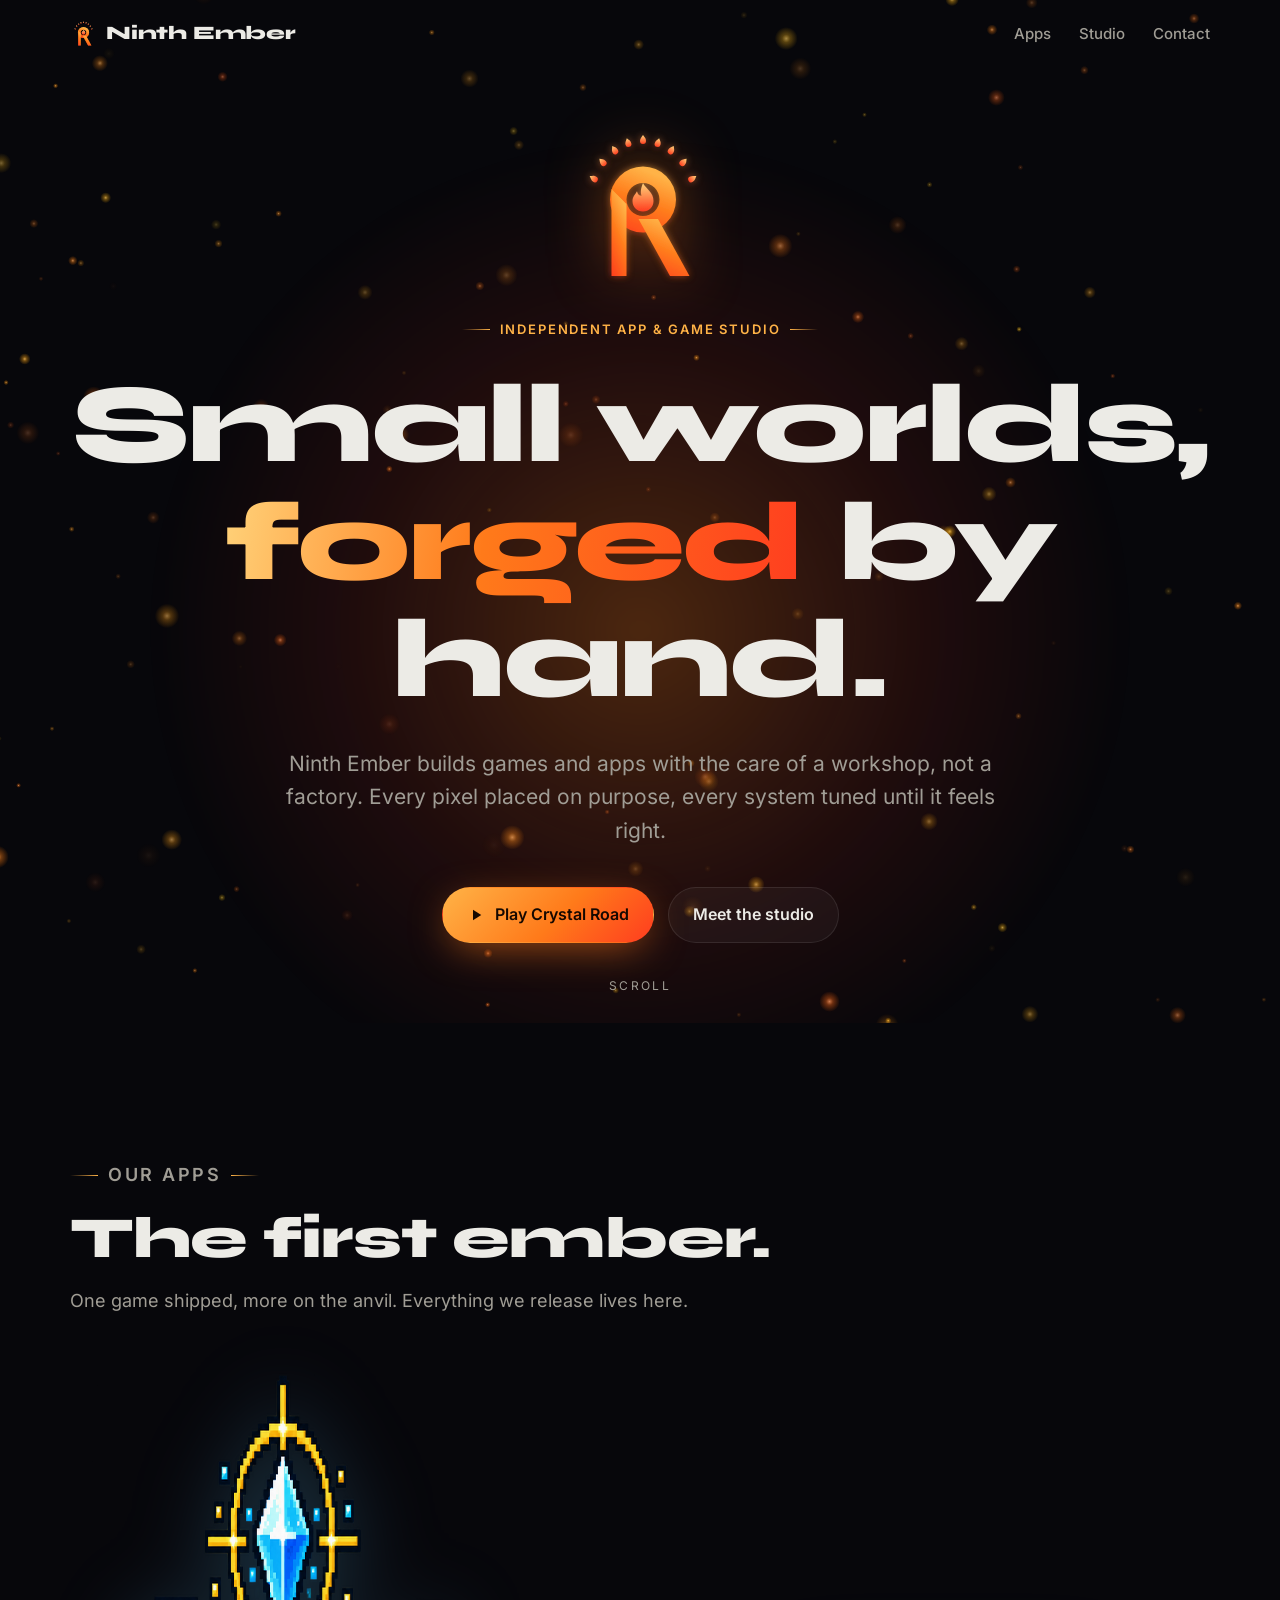
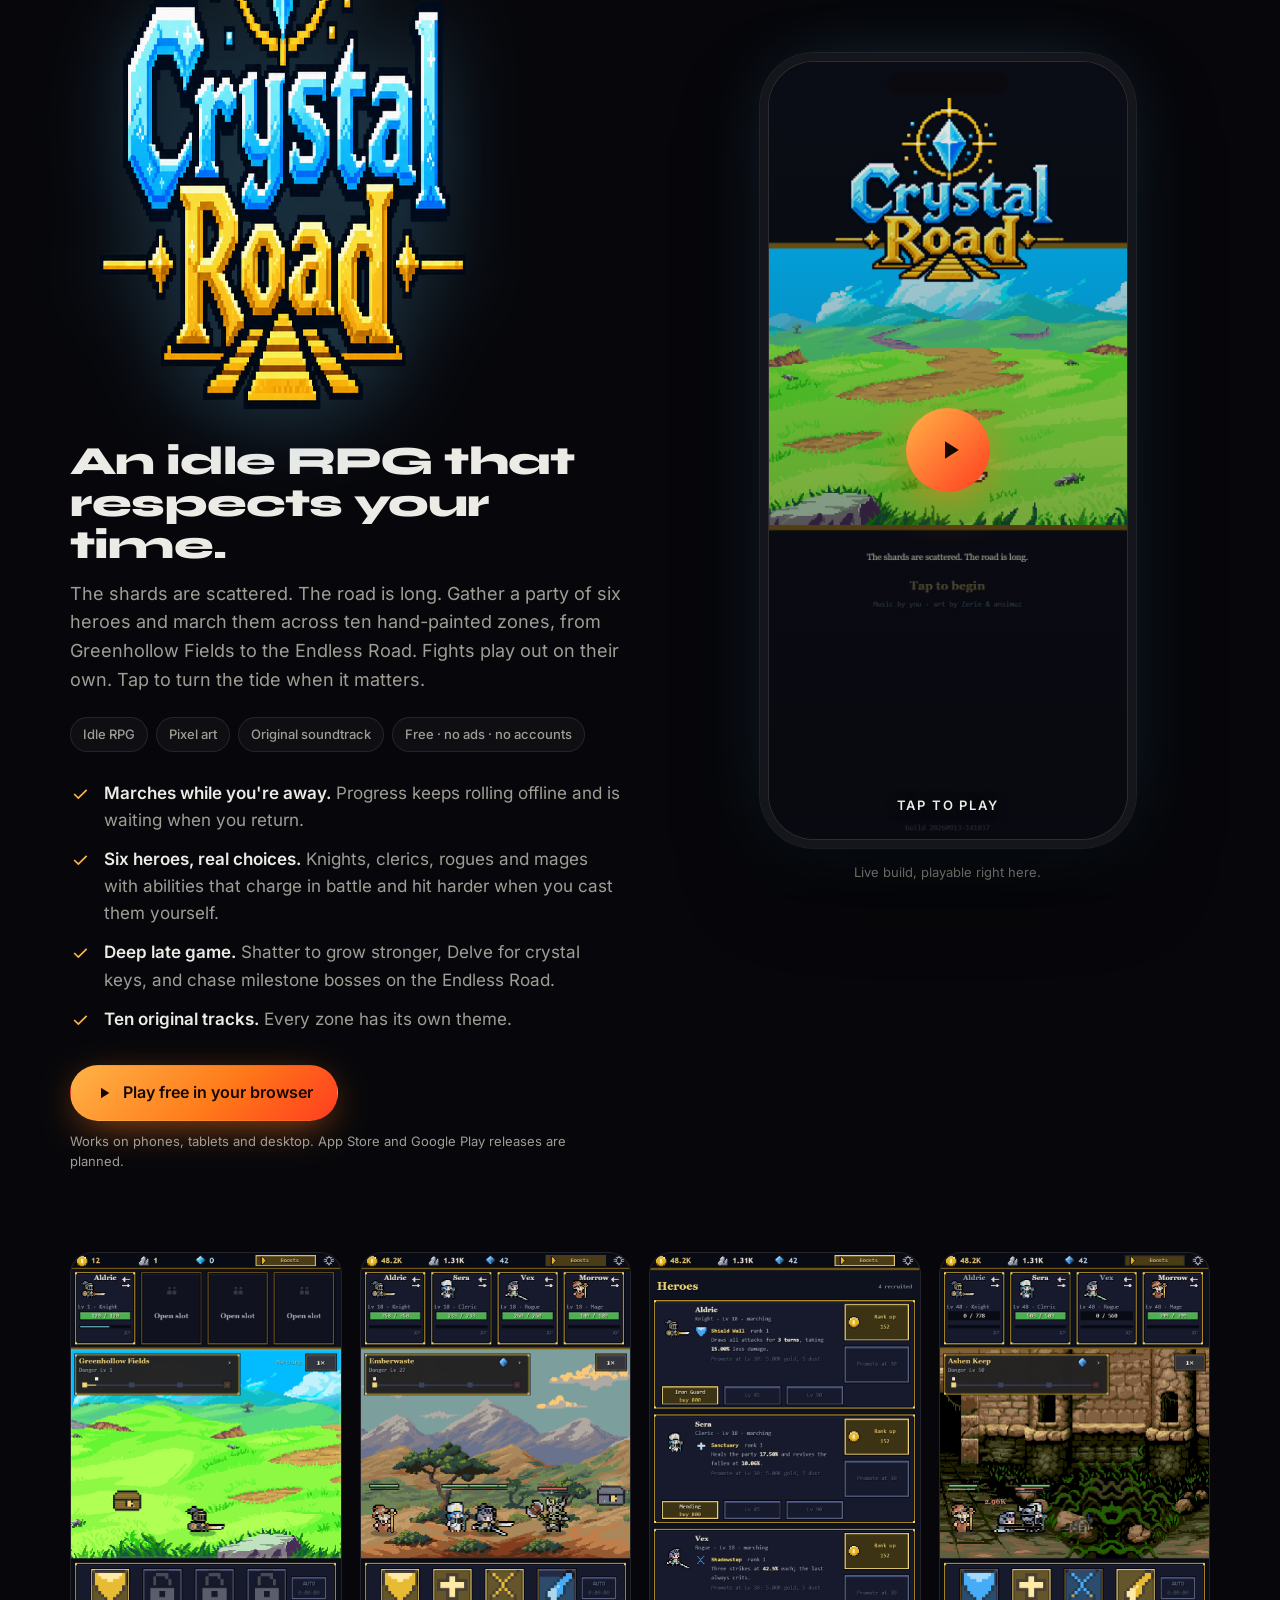
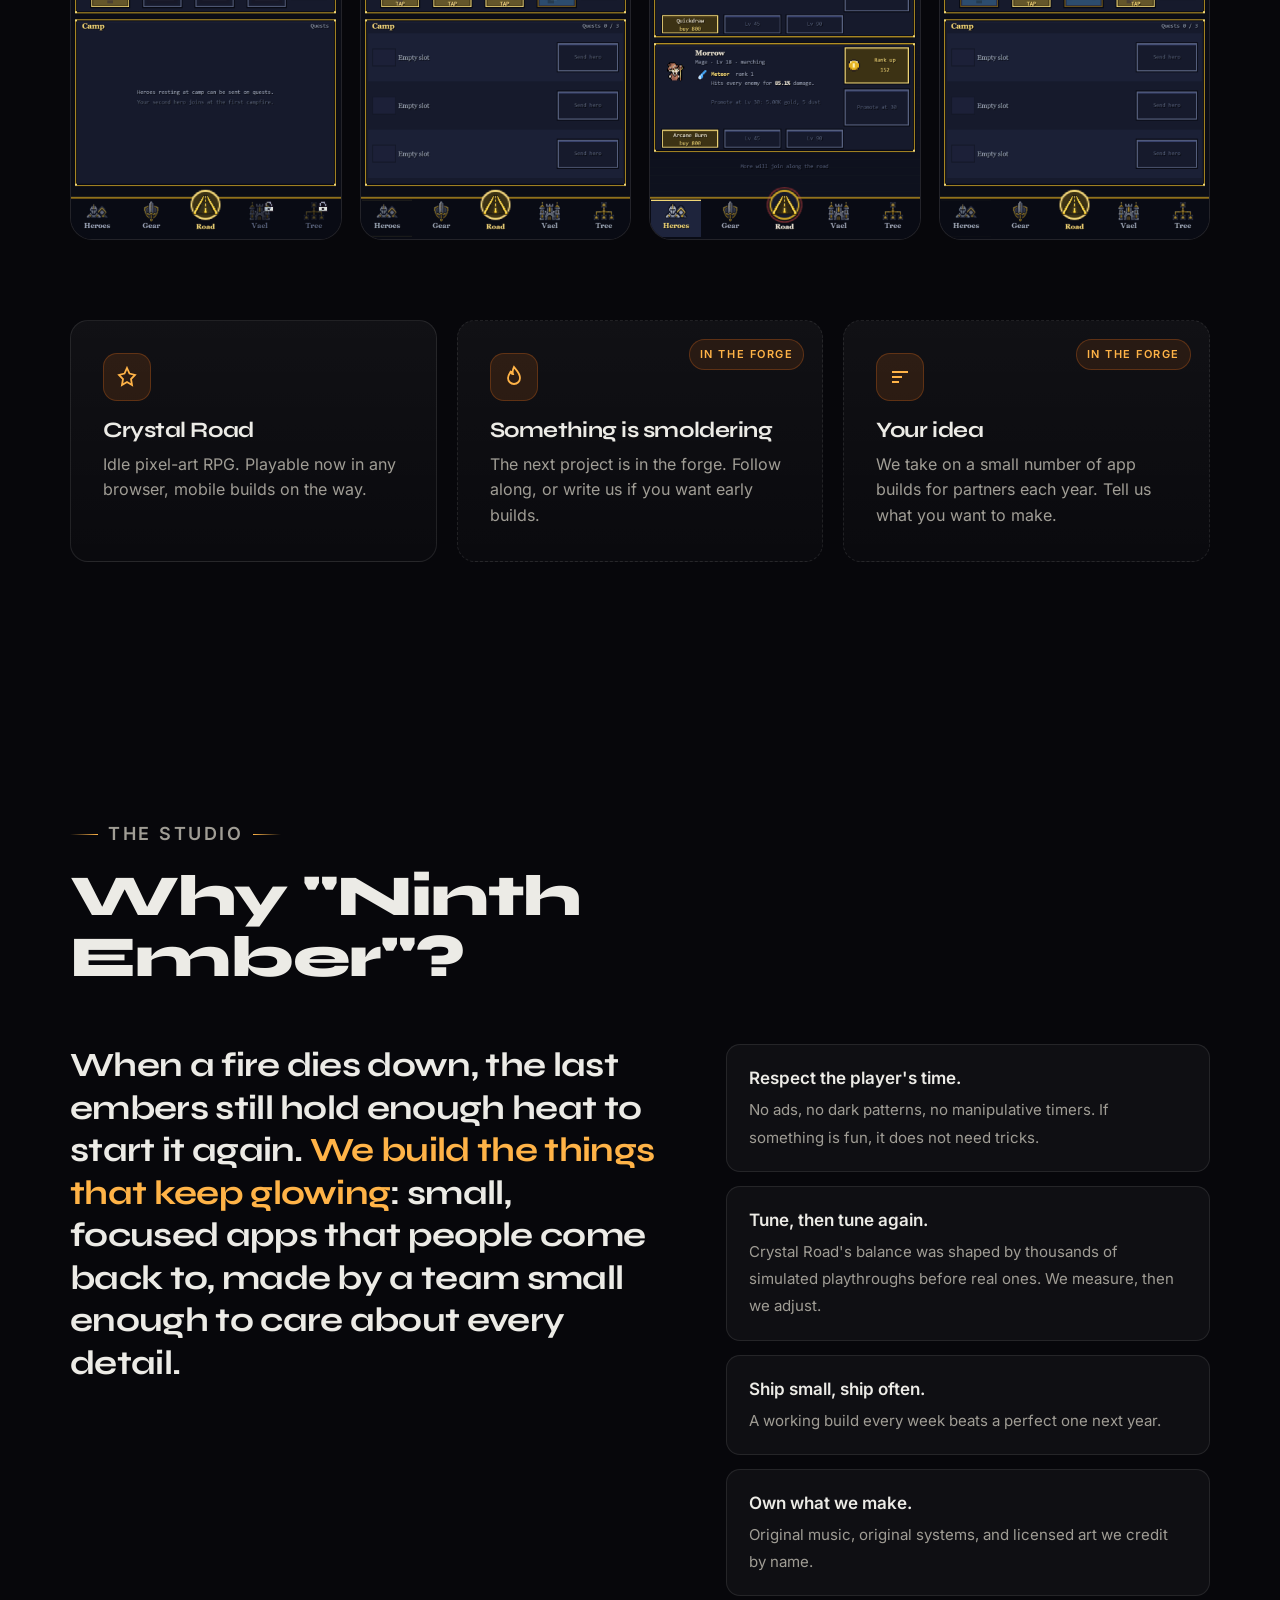
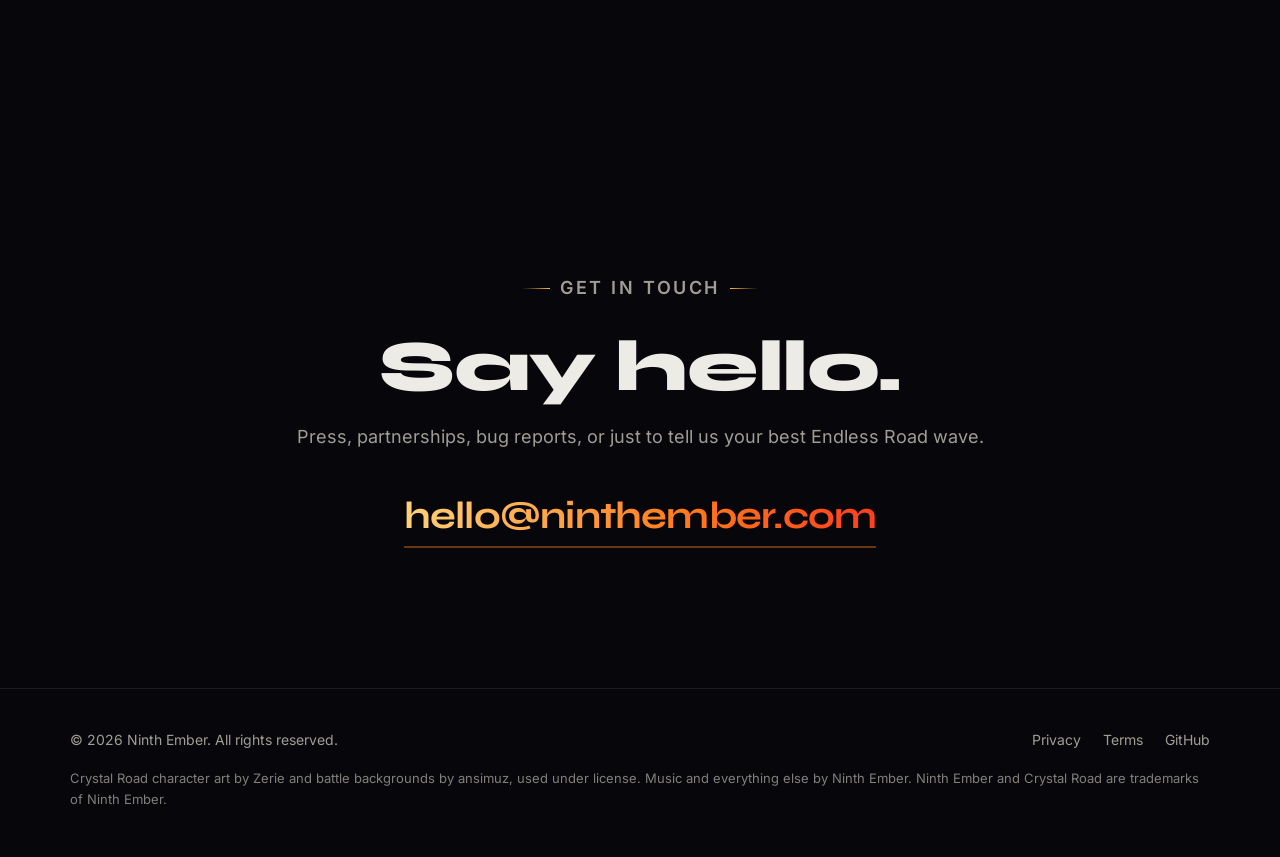
==== index.html @ 431ee7f0 "Ninth Ember studio site: home, Crystal Road showcase, privacy and terms Co-Authored-By: Claude Fable" ====
<!DOCTYPE html>
<html lang="en">
<head>
<meta charset="utf-8">
<meta name="viewport" content="width=device-width, initial-scale=1">
<title>Ninth Ember · Independent app and game studio</title>
<meta name="description" content="Ninth Ember is an independent studio building handcrafted games and apps. Home of Crystal Road, the idle pixel-art RPG you can play right in your browser.">
<link rel="canonical" href="https://ninthember.com/">
<link rel="icon" href="assets/favicon.svg" type="image/svg+xml">
<link rel="apple-touch-icon" href="assets/img/crystal-road-icon.png">
<meta name="theme-color" content="#07070b">
<meta property="og:type" content="website">
<meta property="og:site_name" content="Ninth Ember">
<meta property="og:title" content="Ninth Ember · Independent app and game studio">
<meta property="og:description" content="Handcrafted games and apps. Home of Crystal Road, the idle pixel-art RPG you can play in your browser.">
<meta property="og:url" content="https://ninthember.com/">
<meta property="og:image" content="https://ninthember.com/assets/img/og.png">
<meta property="og:image:width" content="1200">
<meta property="og:image:height" content="630">
<meta name="twitter:card" content="summary_large_image">
<link rel="preload" href="assets/fonts/syne-var.woff2" as="font" type="font/woff2" crossorigin>
<link rel="preload" href="assets/fonts/inter-var.woff2" as="font" type="font/woff2" crossorigin>
<link rel="stylesheet" href="assets/style.css">
<script type="application/ld+json">
{
  "@context": "https://schema.org",
  "@graph": [
    {"@type": "Organization", "name": "Ninth Ember", "url": "https://ninthember.com/", "logo": "https://ninthember.com/assets/img/crystal-road-icon.png", "email": "hello@ninthember.com"},
    {"@type": "VideoGame", "name": "Crystal Road", "url": "https://ninthember.com/#crystal-road", "author": {"@type": "Organization", "name": "Ninth Ember"}, "genre": ["Idle", "RPG"], "gamePlatform": ["Web browser"], "applicationCategory": "Game", "operatingSystem": "Any", "offers": {"@type": "Offer", "price": "0", "priceCurrency": "USD"}, "image": "https://ninthember.com/assets/img/crystal-road-key-art.jpg"}
  ]
}
</script>
</head>
<body>
<a class="skip" href="#main">Skip to content</a>

<header class="nav">
  <div class="wrap">
    <a class="brand" href="#top" aria-label="Ninth Ember, home">
      <img src="assets/img/ninth-ember-mark.svg" alt="" width="26" height="28"> Ninth Ember
    </a>
    <nav aria-label="Primary">
      <ul class="nav-links">
        <li><a href="#apps">Apps</a></li>
        <li><a href="#about">Studio</a></li>
        <li><a href="#contact">Contact</a></li>
      </ul>
    </nav>
  </div>
</header>

<main id="main">
  <section class="hero" id="top">
    <canvas id="embers" aria-hidden="true"></canvas>
    <div class="hero-glow" aria-hidden="true"></div>
    <div class="wrap">
      <img class="hero-mark" src="assets/img/ninth-ember-mark.svg" alt="" width="150" height="165">
      <p class="eyebrow">Independent app &amp; game studio</p>
      <h1>Small worlds, <span class="fire">forged</span> by hand.</h1>
      <p class="lede">Ninth Ember builds games and apps with the care of a workshop, not a factory. Every pixel placed on purpose, every system tuned until it feels right.</p>
      <div class="cta-row">
        <a class="btn btn-primary" href="#crystal-road">
          <svg viewBox="0 0 24 24" fill="currentColor" aria-hidden="true"><path d="M8 5v14l11-7z"/></svg>
          Play Crystal Road
        </a>
        <a class="btn btn-ghost" href="#about">Meet the studio</a>
      </div>
    </div>
    <div class="scroll-cue" aria-hidden="true">Scroll</div>
  </section>

  <section class="section" id="apps">
    <div class="wrap">
      <div class="section-head reveal">
        <p class="eyebrow">Our apps</p>
        <h2>The first ember.</h2>
        <p>One game shipped, more on the anvil. Everything we release lives here.</p>
      </div>

      <article class="showcase" id="crystal-road">
        <div class="reveal">
          <img class="game-logo" src="assets/img/crystal-road-logo.png" alt="Crystal Road" width="900" height="650">
          <h3>An idle RPG that respects your time.</h3>
          <p class="pitch">The shards are scattered. The road is long. Gather a party of six heroes and march them across ten hand-painted zones, from Greenhollow Fields to the Endless Road. Fights play out on their own. Tap to turn the tide when it matters.</p>
          <div class="tags">
            <span class="tag">Idle RPG</span>
            <span class="tag">Pixel art</span>
            <span class="tag">Original soundtrack</span>
            <span class="tag">Free · no ads · no accounts</span>
          </div>
          <ul class="feature-list">
            <li><svg viewBox="0 0 24 24" fill="none" stroke="currentColor" stroke-width="2" aria-hidden="true"><path d="M5 12l5 5L20 7"/></svg><span><b>Marches while you're away.</b> Progress keeps rolling offline and is waiting when you return.</span></li>
            <li><svg viewBox="0 0 24 24" fill="none" stroke="currentColor" stroke-width="2" aria-hidden="true"><path d="M5 12l5 5L20 7"/></svg><span><b>Six heroes, real choices.</b> Knights, clerics, rogues and mages with abilities that charge in battle and hit harder when you cast them yourself.</span></li>
            <li><svg viewBox="0 0 24 24" fill="none" stroke="currentColor" stroke-width="2" aria-hidden="true"><path d="M5 12l5 5L20 7"/></svg><span><b>Deep late game.</b> Shatter to grow stronger, Delve for crystal keys, and chase milestone bosses on the Endless Road.</span></li>
            <li><svg viewBox="0 0 24 24" fill="none" stroke="currentColor" stroke-width="2" aria-hidden="true"><path d="M5 12l5 5L20 7"/></svg><span><b>Ten original tracks.</b> Every zone has its own theme.</span></li>
          </ul>
          <div class="store-row">
            <a class="btn btn-primary" href="https://zacharyyaldo.github.io/crystal-road/" target="_blank" rel="noopener">
              <svg viewBox="0 0 24 24" fill="currentColor" aria-hidden="true"><path d="M8 5v14l11-7z"/></svg>
              Play free in your browser
            </a>
          </div>
          <p class="store-note">Works on phones, tablets and desktop. App Store and Google Play releases are planned.</p>
        </div>

        <div class="phone-wrap reveal">
          <div>
            <div class="phone" data-src="https://zacharyyaldo.github.io/crystal-road/">
              <div class="notch" aria-hidden="true"></div>
              <img class="screen" src="assets/img/shot-title.png" alt="Crystal Road title screen" width="780" height="1688">
              <button class="play-overlay" type="button" aria-label="Play Crystal Road here">
                <span class="play-ring" aria-hidden="true"><svg viewBox="0 0 24 24" fill="#160800"><path d="M8 5v14l11-7z"/></svg></span>
                <span class="label">Tap to play</span>
              </button>
            </div>
            <p class="phone-caption">Live build, playable right here.</p>
          </div>
        </div>
      </article>

      <div class="shots reveal" aria-label="Crystal Road screenshots">
        <figure><img src="assets/img/shot-1.png" alt="Early fight in Greenhollow Fields" loading="lazy" width="780" height="1688"></figure>
        <figure><img src="assets/img/shot-2.png" alt="A full party fighting in Emberwaste" loading="lazy" width="780" height="1688"></figure>
        <figure><img src="assets/img/shot-3.png" alt="The Heroes screen" loading="lazy" width="780" height="1688"></figure>
        <figure><img src="assets/img/shot-4.png" alt="The party at Ashen Keep" loading="lazy" width="780" height="1688"></figure>
      </div>

      <div class="grid-3 reveal" style="margin-top:80px">
        <div class="card">
          <div class="icon"><svg viewBox="0 0 24 24" fill="none" stroke="currentColor" stroke-width="1.8" aria-hidden="true"><path d="M12 3l2.5 5.5L20 10l-4 4 1 6-5-3-5 3 1-6-4-4 5.5-1.5z"/></svg></div>
          <h3>Crystal Road</h3>
          <p>Idle pixel-art RPG. Playable now in any browser, mobile builds on the way.</p>
        </div>
        <div class="card soon">
          <div class="icon"><svg viewBox="0 0 24 24" fill="none" stroke="currentColor" stroke-width="1.8" aria-hidden="true"><path d="M12 2c3 4 6 6 6 11a6 6 0 0 1-12 0c0-3 2-5 3-7 0 2 1 3 2 3-1-3 0-5 1-7z"/></svg></div>
          <h3>Something is smoldering</h3>
          <p>The next project is in the forge. Follow along, or write us if you want early builds.</p>
        </div>
        <div class="card soon">
          <div class="icon"><svg viewBox="0 0 24 24" fill="none" stroke="currentColor" stroke-width="1.8" aria-hidden="true"><path d="M4 7h16M4 12h10M4 17h7"/></svg></div>
          <h3>Your idea</h3>
          <p>We take on a small number of app builds for partners each year. Tell us what you want to make.</p>
        </div>
      </div>
    </div>
  </section>

  <section class="section" id="about">
    <div class="wrap">
      <div class="section-head reveal">
        <p class="eyebrow">The studio</p>
        <h2>Why "Ninth Ember"?</h2>
      </div>
      <div class="about">
        <div class="reveal">
          <p class="big">When a fire dies down, the last embers still hold enough heat to start it again. <em>We build the things that keep glowing</em>: small, focused apps that people come back to, made by a team small enough to care about every detail.</p>
        </div>
        <ul class="principles reveal">
          <li><b>Respect the player's time.</b><span>No ads, no dark patterns, no manipulative timers. If something is fun, it does not need tricks.</span></li>
          <li><b>Tune, then tune again.</b><span>Crystal Road's balance was shaped by thousands of simulated playthroughs before real ones. We measure, then we adjust.</span></li>
          <li><b>Ship small, ship often.</b><span>A working build every week beats a perfect one next year.</span></li>
          <li><b>Own what we make.</b><span>Original music, original systems, and licensed art we credit by name.</span></li>
        </ul>
      </div>
    </div>
  </section>

  <section class="contact" id="contact">
    <div class="wrap reveal">
      <p class="eyebrow">Get in touch</p>
      <h2>Say hello.</h2>
      <p>Press, partnerships, bug reports, or just to tell us your best Endless Road wave.</p>
      <a class="mail" href="mailto:hello@ninthember.com">hello@ninthember.com</a>
    </div>
  </section>
</main>

<footer>
  <div class="wrap">
    <span>© 2026 Ninth Ember. All rights reserved.</span>
    <ul>
      <li><a href="privacy.html">Privacy</a></li>
      <li><a href="terms.html">Terms</a></li>
      <li><a href="https://github.com/ZacharyYaldo" rel="noopener">GitHub</a></li>
    </ul>
    <p class="credits">Crystal Road character art by Zerie and battle backgrounds by ansimuz, used under license. Music and everything else by Ninth Ember. Ninth Ember and Crystal Road are trademarks of Ninth Ember.</p>
  </div>
</footer>

<script src="assets/main.js" defer></script>
</body>
</html>
---- assets/style.css ----
@font-face{font-family:"Syne";font-style:normal;font-weight:400 800;font-display:swap;src:url(fonts/syne-var.woff2) format("woff2")}
@font-face{font-family:"Inter";font-style:normal;font-weight:100 900;font-display:swap;src:url(fonts/inter-var.woff2) format("woff2")}

:root{
  --bg:#07070b;
  --bg-2:#0d0d14;
  --panel:rgba(255,255,255,.035);
  --line:rgba(255,255,255,.09);
  --text:#ecebe6;
  --muted:#a09d95;
  --ember:#ff7a1a;
  --ember-2:#ffb347;
  --ember-3:#ff3d1f;
  --crystal:#5fc6ff;
  --radius:18px;
  --display:"Syne","Avenir Next","Segoe UI",system-ui,sans-serif;
  --body:"Inter","Segoe UI",system-ui,-apple-system,sans-serif;
  color-scheme:dark;
}
*{box-sizing:border-box}
html{scroll-behavior:smooth}
@media (prefers-reduced-motion:reduce){html{scroll-behavior:auto}}
body{margin:0;background:var(--bg);color:var(--text);font-family:var(--body);font-size:17px;line-height:1.6;-webkit-font-smoothing:antialiased;overflow-x:hidden}
img{max-width:100%;display:block}
a{color:inherit}
h1,h2,h3{font-family:var(--display);letter-spacing:-.02em;line-height:1.05;margin:0}
p{margin:0}
.wrap{width:min(1140px,calc(100% - 48px));margin-inline:auto}
.skip{position:absolute;left:-999px;top:8px;background:var(--ember);color:#000;padding:10px 16px;border-radius:10px;z-index:100;font-weight:600}
.skip:focus{left:16px}
:focus-visible{outline:2px solid var(--ember-2);outline-offset:3px}

/* nav */
.nav{position:fixed;inset:0 0 auto 0;z-index:50;display:flex;align-items:center;justify-content:space-between;padding:18px 0;transition:background .3s,backdrop-filter .3s}
.nav.scrolled{background:rgba(7,7,11,.72);backdrop-filter:blur(14px);-webkit-backdrop-filter:blur(14px);border-bottom:1px solid var(--line)}
.nav .wrap{display:flex;align-items:center;justify-content:space-between}
.brand{display:flex;align-items:center;gap:10px;text-decoration:none;font-family:var(--display);font-weight:800;font-size:19px;letter-spacing:-.01em}
.brand svg{width:26px;height:26px}
.nav-links{display:flex;gap:28px;list-style:none;margin:0;padding:0}
.nav-links a{text-decoration:none;color:var(--muted);font-size:15px;font-weight:500;transition:color .2s}
.nav-links a:hover{color:var(--text)}
@media (max-width:640px){.nav-links{gap:18px}.nav-links a{font-size:14px}}

/* hero */
.hero{position:relative;min-height:100svh;display:grid;place-items:center;text-align:center;overflow:hidden;padding:120px 0 80px}
#embers{position:absolute;inset:0;width:100%;height:100%;pointer-events:none}
.hero-glow{position:absolute;left:50%;bottom:-30%;width:120vw;max-width:1400px;aspect-ratio:1;transform:translateX(-50%);background:radial-gradient(closest-side,rgba(255,122,26,.28),rgba(255,61,31,.10) 40%,transparent 70%);filter:blur(10px);pointer-events:none}
.hero .wrap{position:relative;z-index:2}
.eyebrow{display:inline-flex;align-items:center;gap:10px;font-size:13px;font-weight:600;letter-spacing:.14em;text-transform:uppercase;color:var(--ember-2);margin-bottom:26px}
.eyebrow::before,.eyebrow::after{content:"";width:28px;height:1px;background:linear-gradient(90deg,transparent,var(--ember-2))}
.eyebrow::after{background:linear-gradient(90deg,var(--ember-2),transparent)}
.hero h1{font-size:clamp(48px,9vw,112px);font-weight:800;max-width:14ch;margin-inline:auto}
.hero h1 .fire{background:linear-gradient(100deg,#ffd37a 0%,var(--ember) 45%,var(--ember-3) 100%);-webkit-background-clip:text;background-clip:text;color:transparent}
.hero .lede{max-width:56ch;margin:28px auto 0;font-size:clamp(17px,2vw,21px);color:var(--muted)}
.cta-row{display:flex;gap:14px;justify-content:center;flex-wrap:wrap;margin-top:40px}
.btn{display:inline-flex;align-items:center;gap:10px;padding:14px 24px;border-radius:999px;font-weight:600;font-size:16px;text-decoration:none;border:1px solid var(--line);transition:transform .2s,box-shadow .2s,background .2s,border-color .2s}
.btn:hover{transform:translateY(-2px)}
.btn-primary{background:linear-gradient(135deg,var(--ember-2),var(--ember) 55%,var(--ember-3));color:#160800;border-color:transparent;box-shadow:0 10px 40px -10px rgba(255,122,26,.7)}
.btn-primary:hover{box-shadow:0 16px 50px -10px rgba(255,122,26,.9)}
.btn-ghost{background:rgba(255,255,255,.04)}
.btn-ghost:hover{background:rgba(255,255,255,.08);border-color:rgba(255,255,255,.2)}
.btn svg{width:18px;height:18px}
.scroll-cue{position:absolute;bottom:28px;left:50%;transform:translateX(-50%);color:var(--muted);font-size:12px;letter-spacing:.2em;text-transform:uppercase;z-index:2;animation:cue 2.4s ease-in-out infinite}
@keyframes cue{0%,100%{opacity:.35;transform:translate(-50%,0)}50%{opacity:.9;transform:translate(-50%,6px)}}
@media (prefers-reduced-motion:reduce){.scroll-cue{animation:none}}

/* sections */
.section{padding:120px 0;position:relative}
.section-head{max-width:720px;margin-bottom:56px}
.section-head .eyebrow{margin-bottom:18px}
.section-head h2{font-size:clamp(34px,5vw,58px);font-weight:800}
.section-head p{margin-top:18px;color:var(--muted);font-size:18px}

/* showcase */
.showcase{display:grid;grid-template-columns:minmax(0,1.05fr) minmax(0,1fr);gap:64px;align-items:center}
@media (max-width:900px){.showcase{grid-template-columns:1fr;gap:48px}}
.game-logo{width:min(420px,80%);margin-bottom:18px;filter:drop-shadow(0 12px 40px rgba(95,198,255,.25))}
.showcase h3{font-size:clamp(28px,3.4vw,40px);font-weight:800;margin-bottom:14px}
.showcase .pitch{color:var(--muted);font-size:18px;max-width:52ch}
.tags{display:flex;flex-wrap:wrap;gap:8px;margin:22px 0 28px}
.tag{font-size:13px;font-weight:500;padding:6px 12px;border-radius:999px;border:1px solid var(--line);background:var(--panel);color:var(--muted)}
.feature-list{list-style:none;padding:0;margin:0 0 32px;display:grid;gap:12px}
.feature-list li{display:flex;gap:14px;align-items:flex-start;color:var(--text)}
.feature-list li svg{flex:none;width:20px;height:20px;margin-top:4px;color:var(--ember-2)}
.feature-list li span b{font-weight:600}
.feature-list li span{color:var(--muted)}
.feature-list li span b{color:var(--text)}
.store-row{display:flex;gap:12px;flex-wrap:wrap;align-items:center}
.store-note{font-size:13px;color:var(--muted);margin-top:10px}

/* phone */
.phone-wrap{display:grid;place-items:center;position:relative}
.phone-wrap::before{content:"";position:absolute;width:80%;aspect-ratio:1;border-radius:50%;background:radial-gradient(closest-side,rgba(95,198,255,.22),rgba(255,122,26,.12) 55%,transparent 75%);filter:blur(30px);pointer-events:none}
.phone{position:relative;width:min(360px,88vw);aspect-ratio:390/844;border-radius:46px;background:#0a0a0f;border:1px solid rgba(255,255,255,.14);box-shadow:0 0 0 8px #15151c,0 0 0 9px rgba(255,255,255,.08),0 40px 100px -20px rgba(0,0,0,.9),0 0 80px -20px rgba(95,198,255,.35);overflow:hidden}
.phone .notch{position:absolute;top:10px;left:50%;transform:translateX(-50%);width:34%;height:22px;background:#0a0a0f;border-radius:999px;z-index:3}
.phone .screen{position:absolute;inset:0;width:100%;height:100%;border:0;background:#0b0d16}
.phone img.screen{object-fit:cover}
.phone .play-overlay{position:absolute;inset:0;z-index:2;display:grid;place-items:center;background:linear-gradient(180deg,rgba(7,7,11,.05),rgba(7,7,11,.55));border:0;cursor:pointer;color:var(--text);font-family:var(--body);padding:0;transition:opacity .3s}
.phone .play-overlay:hover .play-ring{transform:scale(1.06)}
.play-ring{display:grid;place-items:center;width:84px;height:84px;border-radius:50%;background:linear-gradient(135deg,var(--ember-2),var(--ember-3));box-shadow:0 10px 50px -8px rgba(255,122,26,.9);transition:transform .2s}
.play-ring svg{width:30px;height:30px;margin-left:4px}
.play-overlay .label{position:absolute;bottom:26px;font-size:13px;letter-spacing:.14em;text-transform:uppercase;font-weight:600;text-shadow:0 2px 12px rgba(0,0,0,.8)}
.phone.playing .play-overlay{opacity:0;pointer-events:none}
.phone-caption{margin-top:22px;font-size:13px;color:var(--muted);text-align:center}

/* screenshots strip */
.shots{display:grid;grid-template-columns:repeat(4,1fr);gap:18px;margin-top:80px}
@media (max-width:900px){.shots{grid-template-columns:repeat(2,1fr)}}
.shots figure{margin:0;border-radius:22px;overflow:hidden;border:1px solid var(--line);background:var(--bg-2);aspect-ratio:390/844;transition:transform .3s,box-shadow .3s}
.shots figure:hover{transform:translateY(-6px);box-shadow:0 30px 60px -20px rgba(0,0,0,.8)}
.shots img{width:100%;height:100%;object-fit:cover}

/* next apps */
.grid-3{display:grid;grid-template-columns:repeat(3,1fr);gap:20px}
@media (max-width:900px){.grid-3{grid-template-columns:1fr}}
.card{position:relative;padding:32px;border-radius:var(--radius);border:1px solid var(--line);background:linear-gradient(180deg,rgba(255,255,255,.045),rgba(255,255,255,.015));overflow:hidden}
.card h3{font-size:22px;font-weight:700;margin:18px 0 10px}
.card p{color:var(--muted);font-size:16px}
.card .icon{width:48px;height:48px;border-radius:14px;display:grid;place-items:center;background:rgba(255,122,26,.12);border:1px solid rgba(255,122,26,.25);color:var(--ember-2)}
.card .icon svg{width:24px;height:24px}
.card.soon{border-style:dashed}
.card.soon::after{content:"In the forge";position:absolute;top:18px;right:18px;font-size:11px;letter-spacing:.14em;text-transform:uppercase;font-weight:600;color:var(--ember-2);padding:6px 10px;border-radius:999px;background:rgba(255,122,26,.1);border:1px solid rgba(255,122,26,.25)}

/* about */
.about{display:grid;grid-template-columns:1.1fr .9fr;gap:64px;align-items:start}
@media (max-width:900px){.about{grid-template-columns:1fr;gap:40px}}
.about .big{font-family:var(--display);font-weight:700;font-size:clamp(24px,3vw,34px);line-height:1.25;letter-spacing:-.02em}
.about .big em{font-style:normal;color:var(--ember-2)}
.principles{display:grid;gap:14px;list-style:none;margin:0;padding:0}
.principles li{padding:20px 22px;border-radius:14px;border:1px solid var(--line);background:var(--panel)}
.principles b{display:block;font-weight:600;margin-bottom:4px}
.principles span{color:var(--muted);font-size:15px}

/* contact */
.contact{text-align:center;padding:140px 0}
.contact h2{font-size:clamp(34px,6vw,72px);font-weight:800}
.contact p{margin-top:18px;color:var(--muted);font-size:18px}
.contact .mail{display:inline-block;margin-top:34px;font-family:var(--display);font-weight:700;font-size:clamp(20px,3.6vw,38px);text-decoration:none;letter-spacing:-.02em;background:linear-gradient(100deg,#ffd37a,var(--ember) 60%,var(--ember-3));-webkit-background-clip:text;background-clip:text;color:transparent;border-bottom:2px solid rgba(255,122,26,.4);transition:border-color .2s}
.contact .mail:hover{border-color:var(--ember-2)}

/* footer */
footer{border-top:1px solid var(--line);padding:40px 0 48px;font-size:14px;color:var(--muted)}
footer .wrap{display:flex;flex-wrap:wrap;gap:16px 32px;justify-content:space-between;align-items:center}
footer ul{list-style:none;display:flex;gap:22px;margin:0;padding:0}
footer a{text-decoration:none;color:var(--muted)}
footer a:hover{color:var(--text)}
footer .credits{width:100%;font-size:13px;opacity:.8}

/* legal pages */
.legal{padding:150px 0 100px;max-width:760px}
.legal h1{font-size:clamp(34px,5vw,54px);font-weight:800;margin-bottom:10px}
.legal .updated{color:var(--muted);font-size:14px;margin-bottom:40px}
.legal h2{font-size:22px;font-weight:700;margin:40px 0 12px}
.legal p,.legal li{color:#cfcdc6}
.legal p{margin-bottom:14px}
.legal ul{padding-left:22px;margin:0 0 14px}
.legal li{margin-bottom:6px}
.legal a{color:var(--ember-2)}

/* reveal */
.reveal{opacity:0;transform:translateY(22px);transition:opacity .8s ease,transform .8s ease}
.reveal.in{opacity:1;transform:none}
@media (prefers-reduced-motion:reduce){.reveal{opacity:1;transform:none;transition:none}}

/* hero mark */
.hero-mark{width:clamp(96px,14vw,150px);height:auto;margin:0 auto 26px;filter:drop-shadow(0 0 30px rgba(255,122,26,.45))}
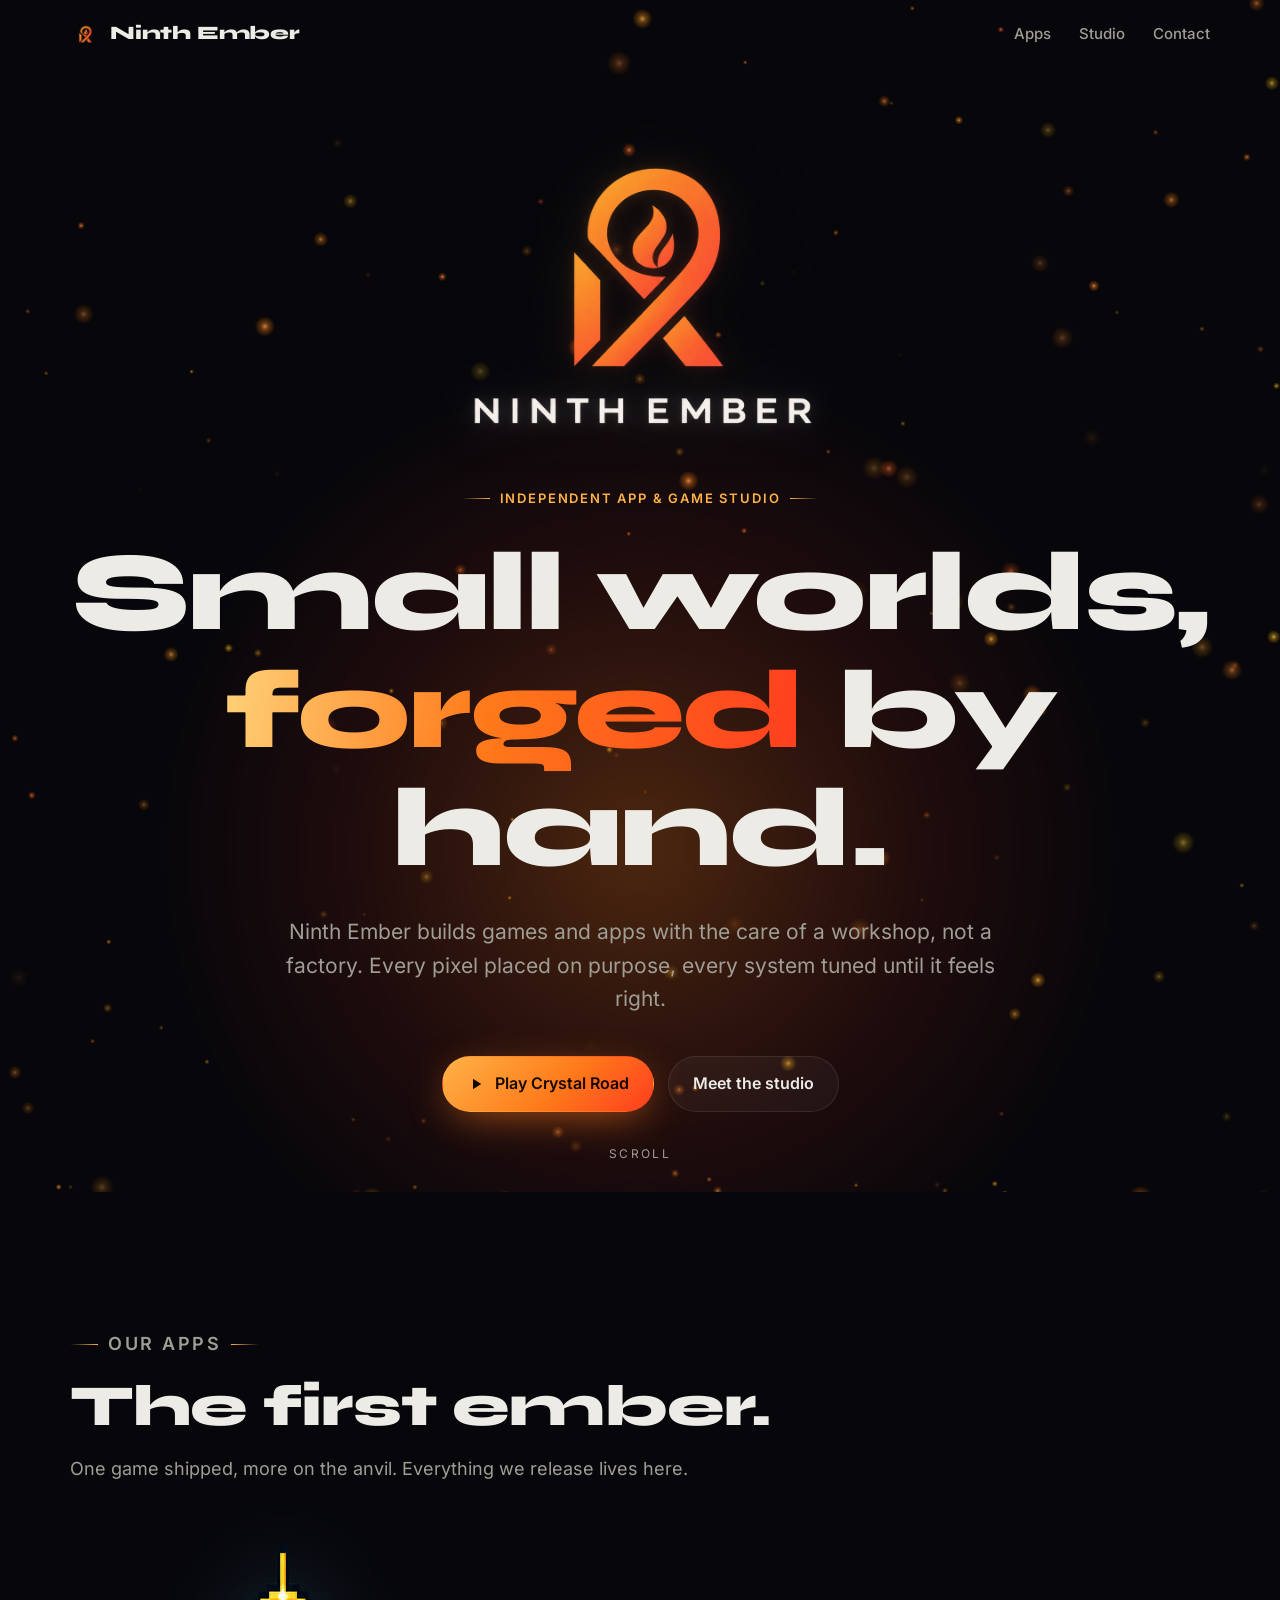
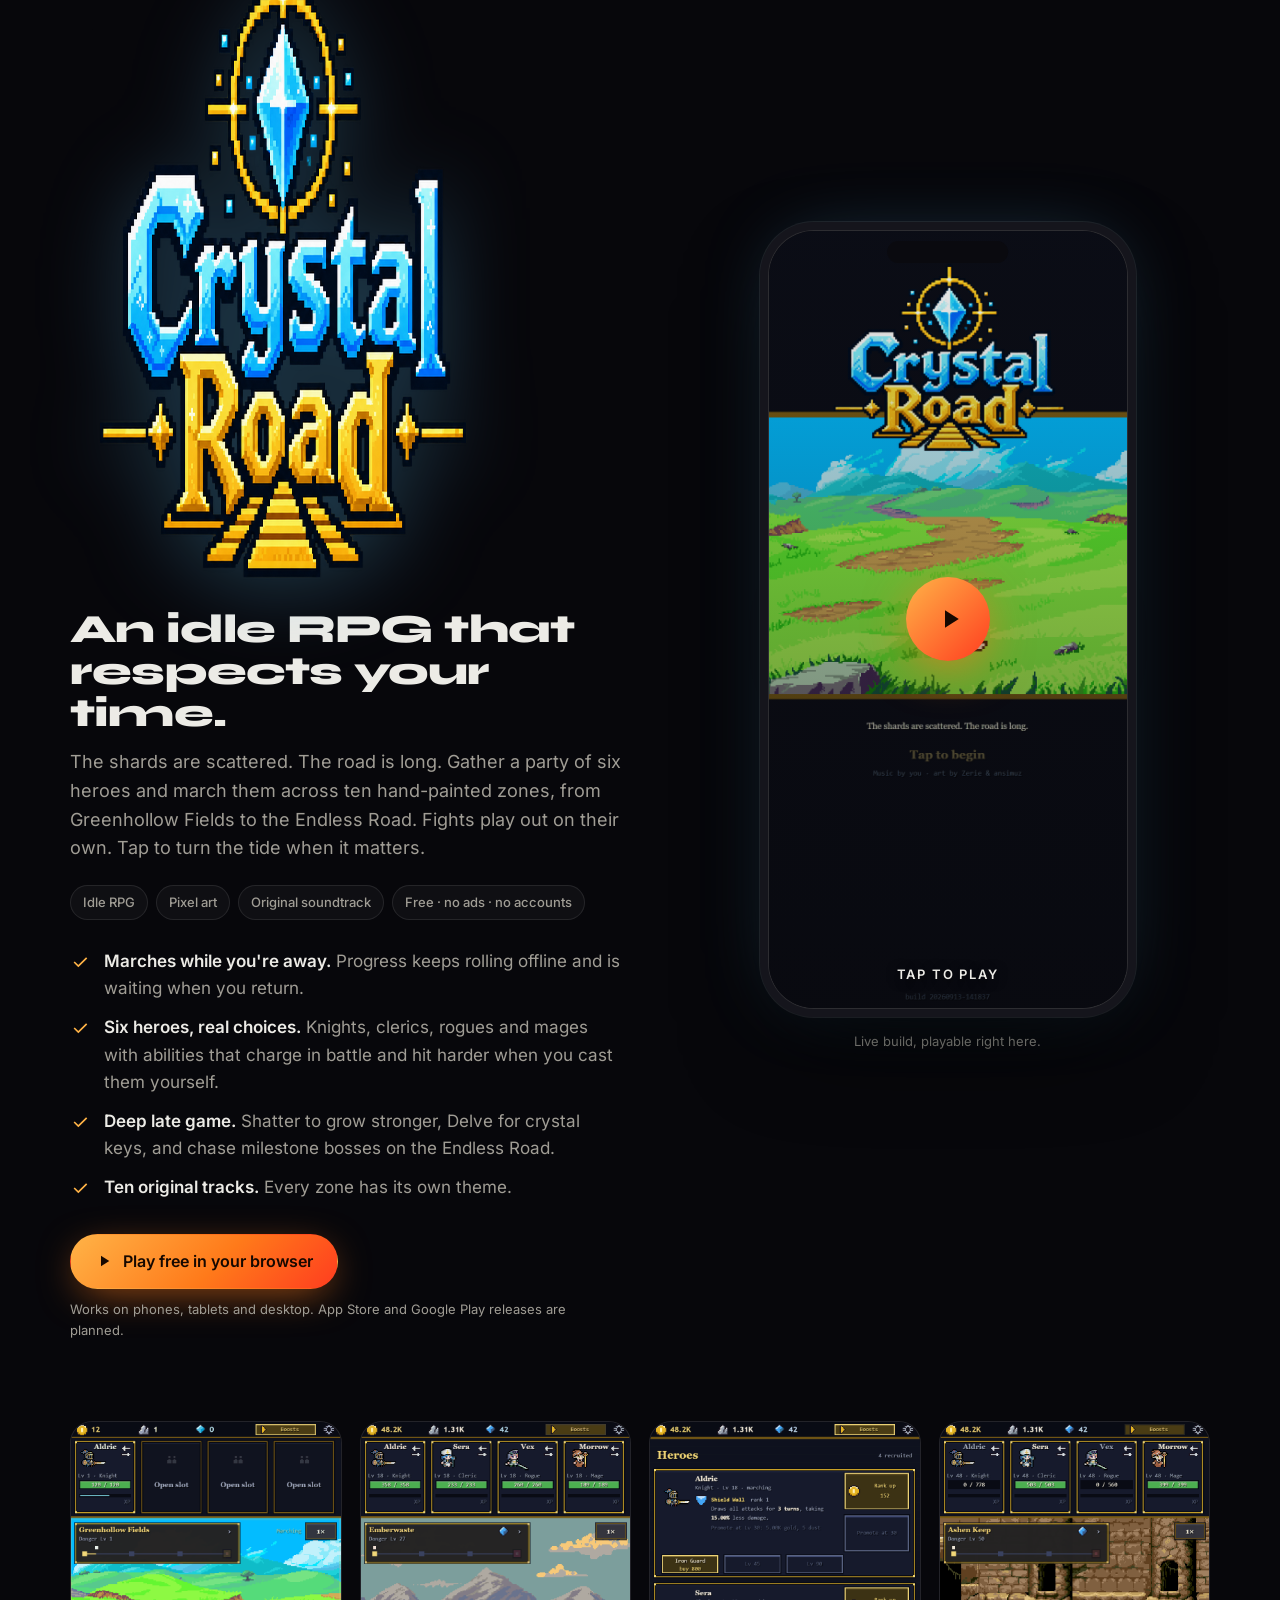
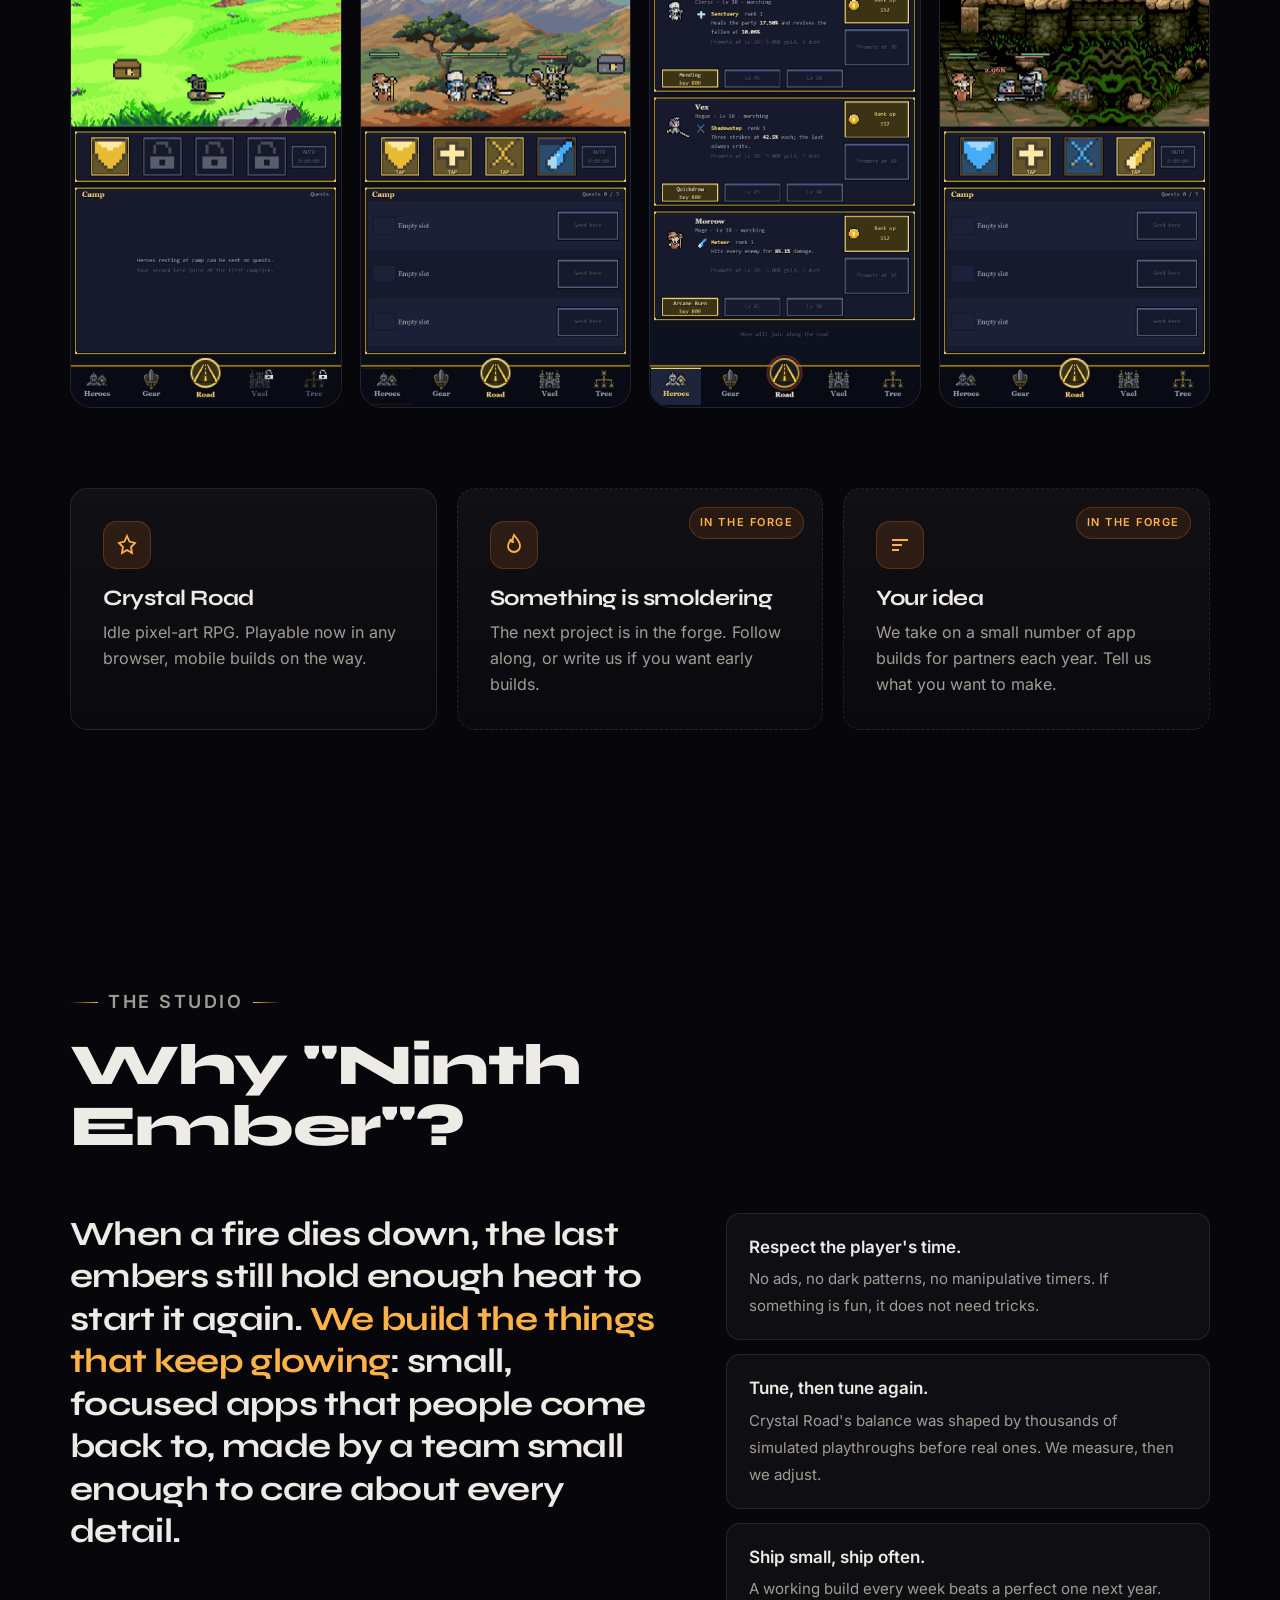
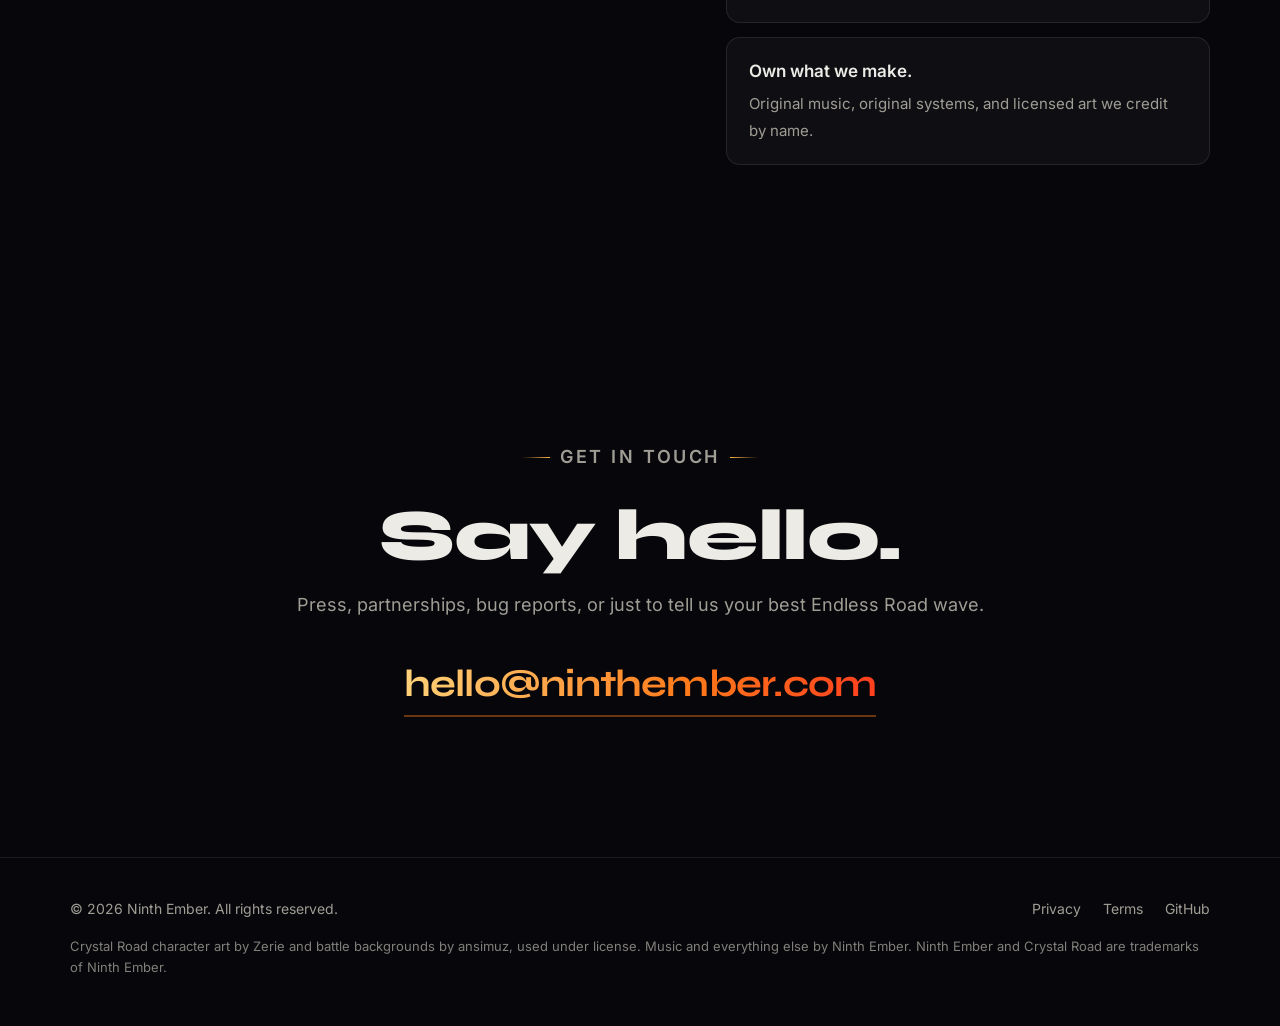
==== commit 4426ed99: "Use the official Ninth Ember logo (mark, wordmark, favicon, share image) Co-Authored-By: Claude Fabl" ====
--- a/index.html
+++ b/index.html
@@ -6,8 +6,8 @@
 <title>Ninth Ember · Independent app and game studio</title>
 <meta name="description" content="Ninth Ember is an independent studio building handcrafted games and apps. Home of Crystal Road, the idle pixel-art RPG you can play right in your browser.">
 <link rel="canonical" href="https://ninthember.com/">
-<link rel="icon" href="assets/favicon.svg" type="image/svg+xml">
-<link rel="apple-touch-icon" href="assets/img/crystal-road-icon.png">
+<link rel="icon" href="assets/img/favicon-64.png" type="image/png">
+<link rel="apple-touch-icon" href="assets/img/apple-touch-icon.png">
 <meta name="theme-color" content="#07070b">
 <meta property="og:type" content="website">
 <meta property="og:site_name" content="Ninth Ember">
@@ -25,7 +25,7 @@
 {
   "@context": "https://schema.org",
   "@graph": [
-    {"@type": "Organization", "name": "Ninth Ember", "url": "https://ninthember.com/", "logo": "https://ninthember.com/assets/img/crystal-road-icon.png", "email": "hello@ninthember.com"},
+    {"@type": "Organization", "name": "Ninth Ember", "url": "https://ninthember.com/", "logo": "https://ninthember.com/assets/img/ninth-ember-mark.png", "email": "hello@ninthember.com"},
     {"@type": "VideoGame", "name": "Crystal Road", "url": "https://ninthember.com/#crystal-road", "author": {"@type": "Organization", "name": "Ninth Ember"}, "genre": ["Idle", "RPG"], "gamePlatform": ["Web browser"], "applicationCategory": "Game", "operatingSystem": "Any", "offers": {"@type": "Offer", "price": "0", "priceCurrency": "USD"}, "image": "https://ninthember.com/assets/img/crystal-road-key-art.jpg"}
   ]
 }
@@ -37,7 +37,7 @@
 <header class="nav">
   <div class="wrap">
     <a class="brand" href="#top" aria-label="Ninth Ember, home">
-      <img src="assets/img/ninth-ember-mark.svg" alt="" width="26" height="28"> Ninth Ember
+      <img src="assets/img/ninth-ember-mark.png" alt="" width="30" height="30"> Ninth Ember
     </a>
     <nav aria-label="Primary">
       <ul class="nav-links">
@@ -54,7 +54,7 @@
     <canvas id="embers" aria-hidden="true"></canvas>
     <div class="hero-glow" aria-hidden="true"></div>
     <div class="wrap">
-      <img class="hero-mark" src="assets/img/ninth-ember-mark.svg" alt="" width="150" height="165">
+      <img class="hero-logo" src="assets/img/ninth-ember-logo.png" alt="Ninth Ember" width="900" height="791">
       <p class="eyebrow">Independent app &amp; game studio</p>
       <h1>Small worlds, <span class="fire">forged</span> by hand.</h1>
       <p class="lede">Ninth Ember builds games and apps with the care of a workshop, not a factory. Every pixel placed on purpose, every system tuned until it feels right.</p>
--- a/assets/style.css
+++ b/assets/style.css
@@ -34,12 +34,12 @@
 .nav{position:fixed;inset:0 0 auto 0;z-index:50;display:flex;align-items:center;justify-content:space-between;padding:18px 0;transition:background .3s,backdrop-filter .3s}
 .nav.scrolled{background:rgba(7,7,11,.72);backdrop-filter:blur(14px);-webkit-backdrop-filter:blur(14px);border-bottom:1px solid var(--line)}
 .nav .wrap{display:flex;align-items:center;justify-content:space-between}
-.brand{display:flex;align-items:center;gap:10px;text-decoration:none;font-family:var(--display);font-weight:800;font-size:19px;letter-spacing:-.01em}
-.brand svg{width:26px;height:26px}
+.brand{display:flex;align-items:center;gap:10px;white-space:nowrap;text-decoration:none;font-family:var(--display);font-weight:800;font-size:19px;letter-spacing:-.01em}
+.brand img{width:30px;height:30px}
 .nav-links{display:flex;gap:28px;list-style:none;margin:0;padding:0}
 .nav-links a{text-decoration:none;color:var(--muted);font-size:15px;font-weight:500;transition:color .2s}
 .nav-links a:hover{color:var(--text)}
-@media (max-width:640px){.nav-links{gap:18px}.nav-links a{font-size:14px}}
+@media (max-width:640px){.nav-links{gap:14px}.nav-links a{font-size:14px}.brand{font-size:17px}}
 
 /* hero */
 .hero{position:relative;min-height:100svh;display:grid;place-items:center;text-align:center;overflow:hidden;padding:120px 0 80px}
@@ -163,4 +163,4 @@
 @media (prefers-reduced-motion:reduce){.reveal{opacity:1;transform:none;transition:none}}
 
 /* hero mark */
-.hero-mark{width:clamp(96px,14vw,150px);height:auto;margin:0 auto 26px;filter:drop-shadow(0 0 30px rgba(255,122,26,.45))}
+.hero-logo{width:clamp(240px,34vw,400px);height:auto;margin:0 auto 8px}
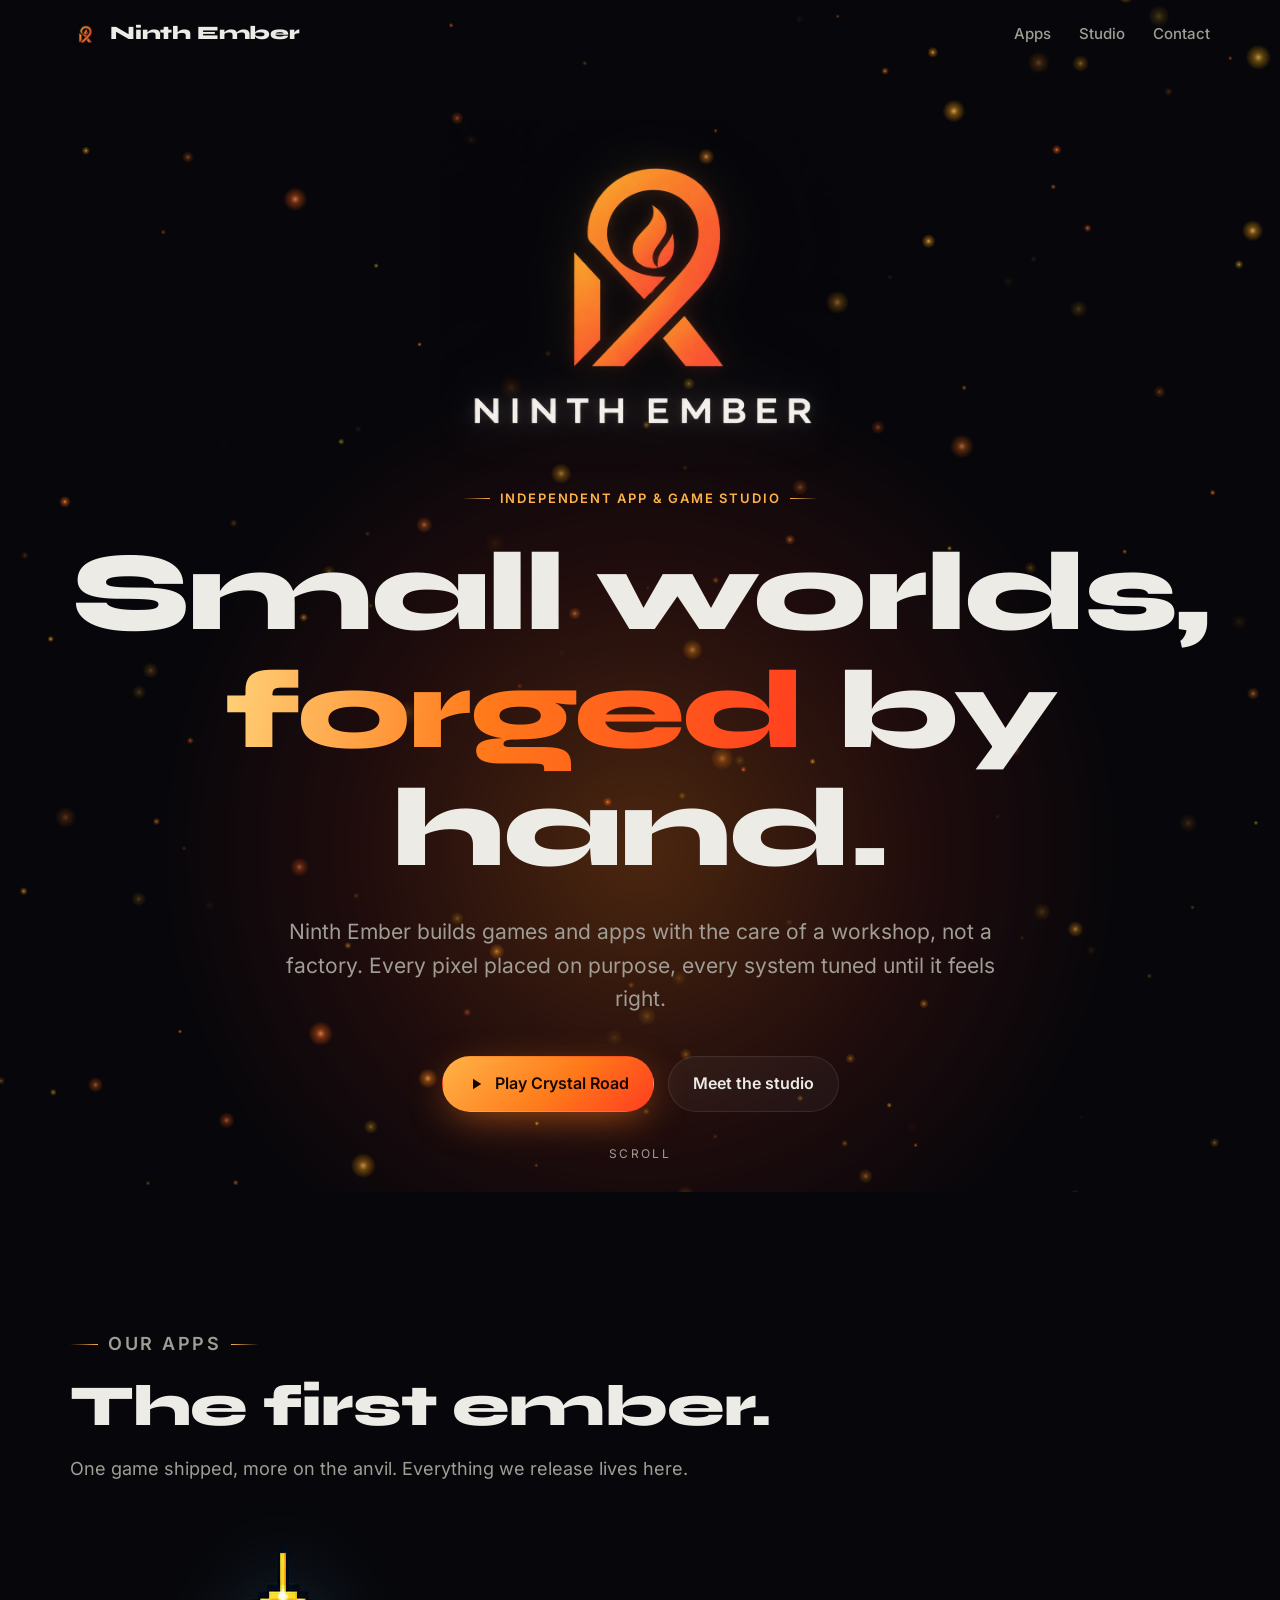
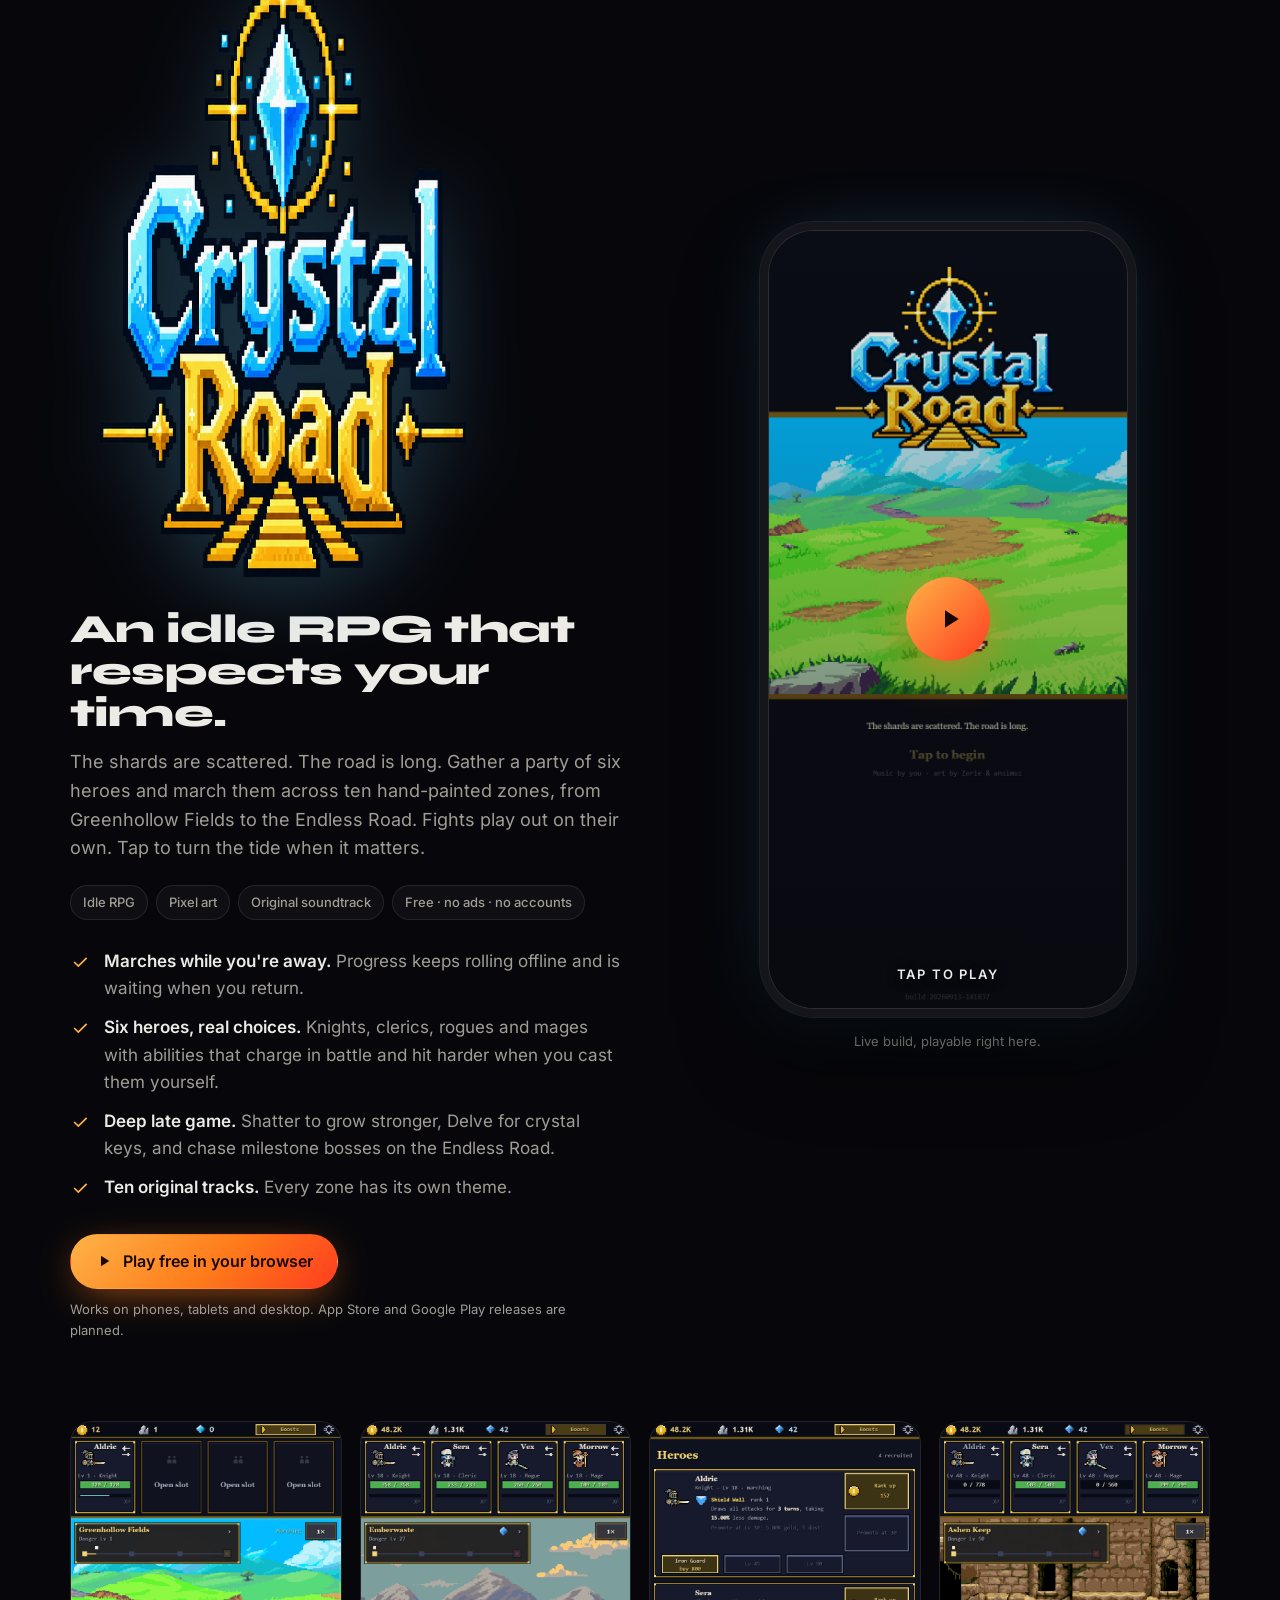
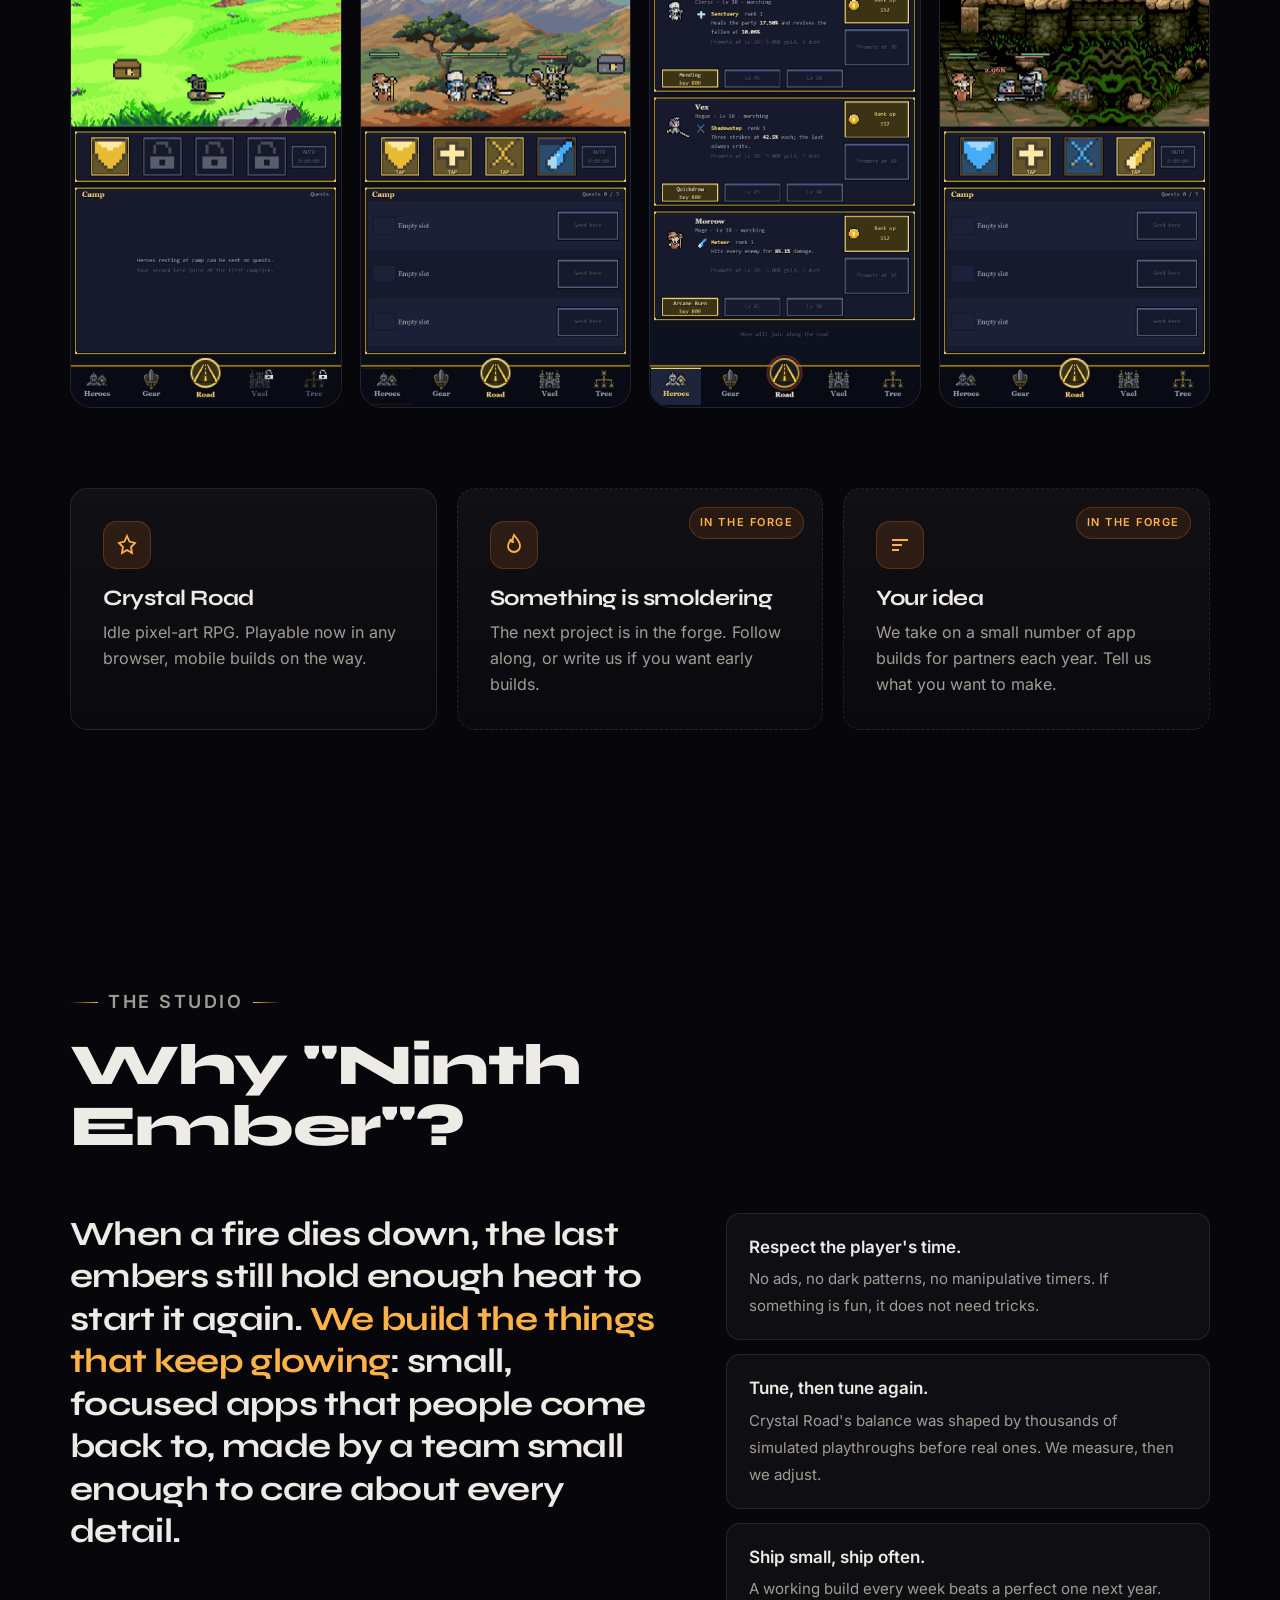
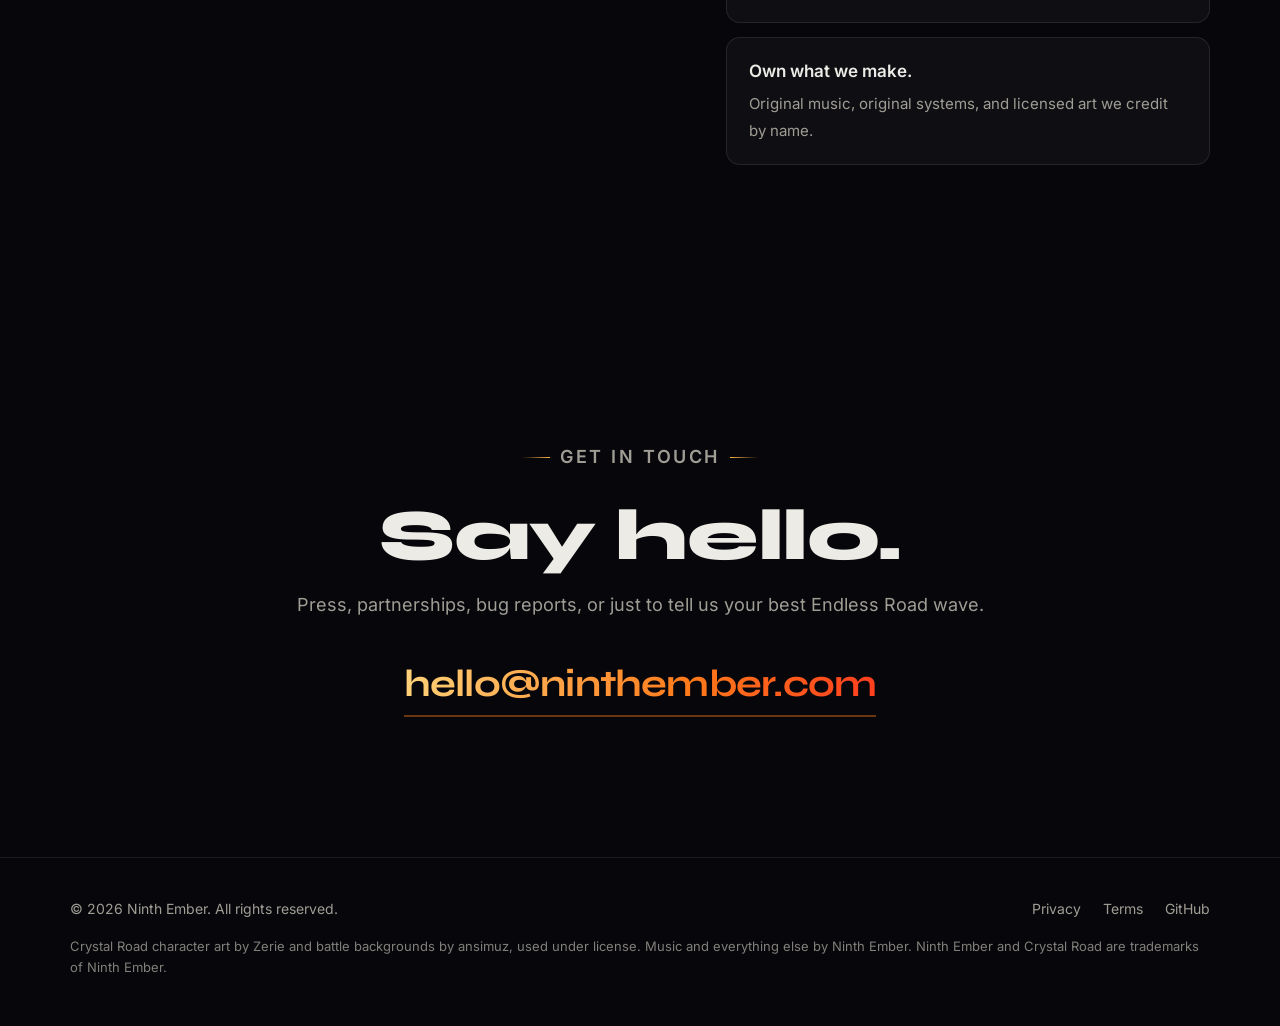
==== commit 9b0b7faa: "Drop the fake notch on the phone frame; it covered the game's top bar Co-Authored-By: Claude Fable 5" ====
--- a/index.html
+++ b/index.html
@@ -106,7 +106,6 @@
         <div class="phone-wrap reveal">
           <div>
             <div class="phone" data-src="https://zacharyyaldo.github.io/crystal-road/">
-              <div class="notch" aria-hidden="true"></div>
               <img class="screen" src="assets/img/shot-title.png" alt="Crystal Road title screen" width="780" height="1688">
               <button class="play-overlay" type="button" aria-label="Play Crystal Road here">
                 <span class="play-ring" aria-hidden="true"><svg viewBox="0 0 24 24" fill="#160800"><path d="M8 5v14l11-7z"/></svg></span>
--- a/assets/style.css
+++ b/assets/style.css
@@ -92,7 +92,6 @@
 .phone-wrap{display:grid;place-items:center;position:relative}
 .phone-wrap::before{content:"";position:absolute;width:80%;aspect-ratio:1;border-radius:50%;background:radial-gradient(closest-side,rgba(95,198,255,.22),rgba(255,122,26,.12) 55%,transparent 75%);filter:blur(30px);pointer-events:none}
 .phone{position:relative;width:min(360px,88vw);aspect-ratio:390/844;border-radius:46px;background:#0a0a0f;border:1px solid rgba(255,255,255,.14);box-shadow:0 0 0 8px #15151c,0 0 0 9px rgba(255,255,255,.08),0 40px 100px -20px rgba(0,0,0,.9),0 0 80px -20px rgba(95,198,255,.35);overflow:hidden}
-.phone .notch{position:absolute;top:10px;left:50%;transform:translateX(-50%);width:34%;height:22px;background:#0a0a0f;border-radius:999px;z-index:3}
 .phone .screen{position:absolute;inset:0;width:100%;height:100%;border:0;background:#0b0d16}
 .phone img.screen{object-fit:cover}
 .phone .play-overlay{position:absolute;inset:0;z-index:2;display:grid;place-items:center;background:linear-gradient(180deg,rgba(7,7,11,.05),rgba(7,7,11,.55));border:0;cursor:pointer;color:var(--text);font-family:var(--body);padding:0;transition:opacity .3s}
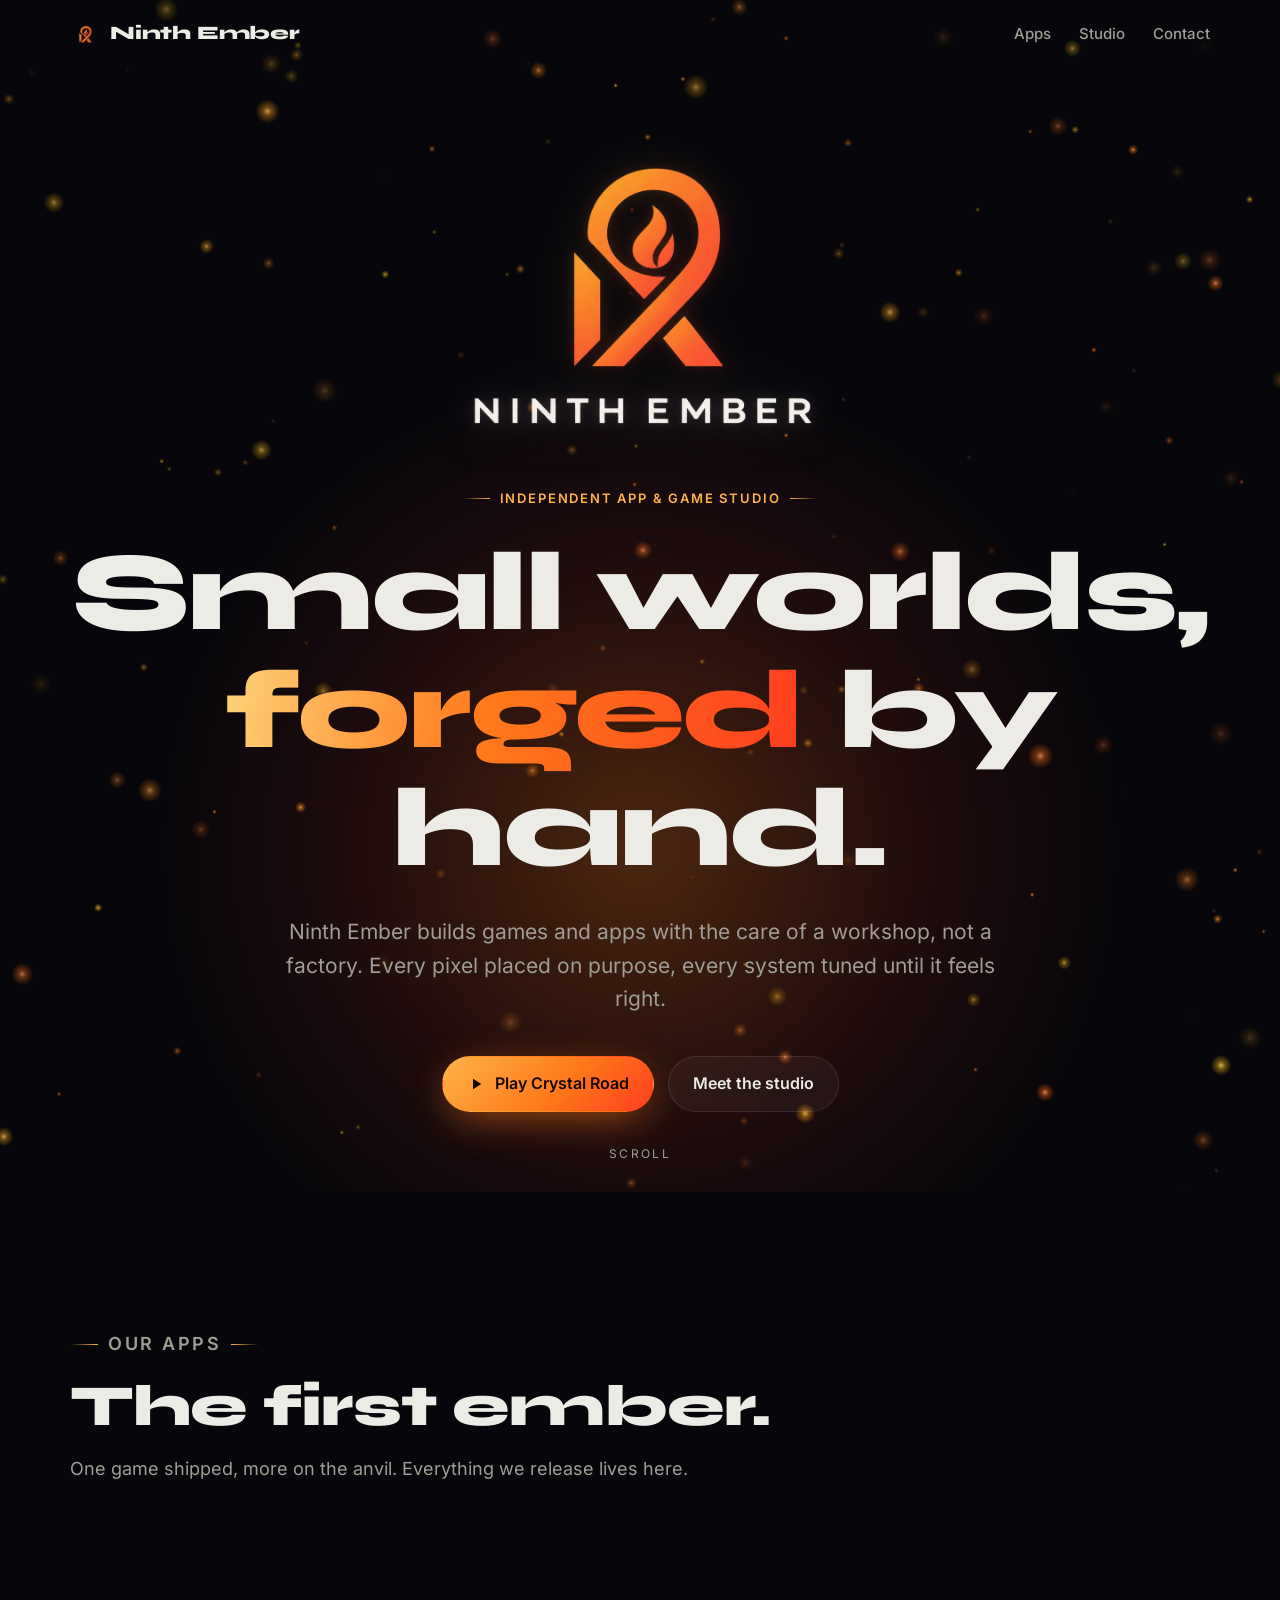
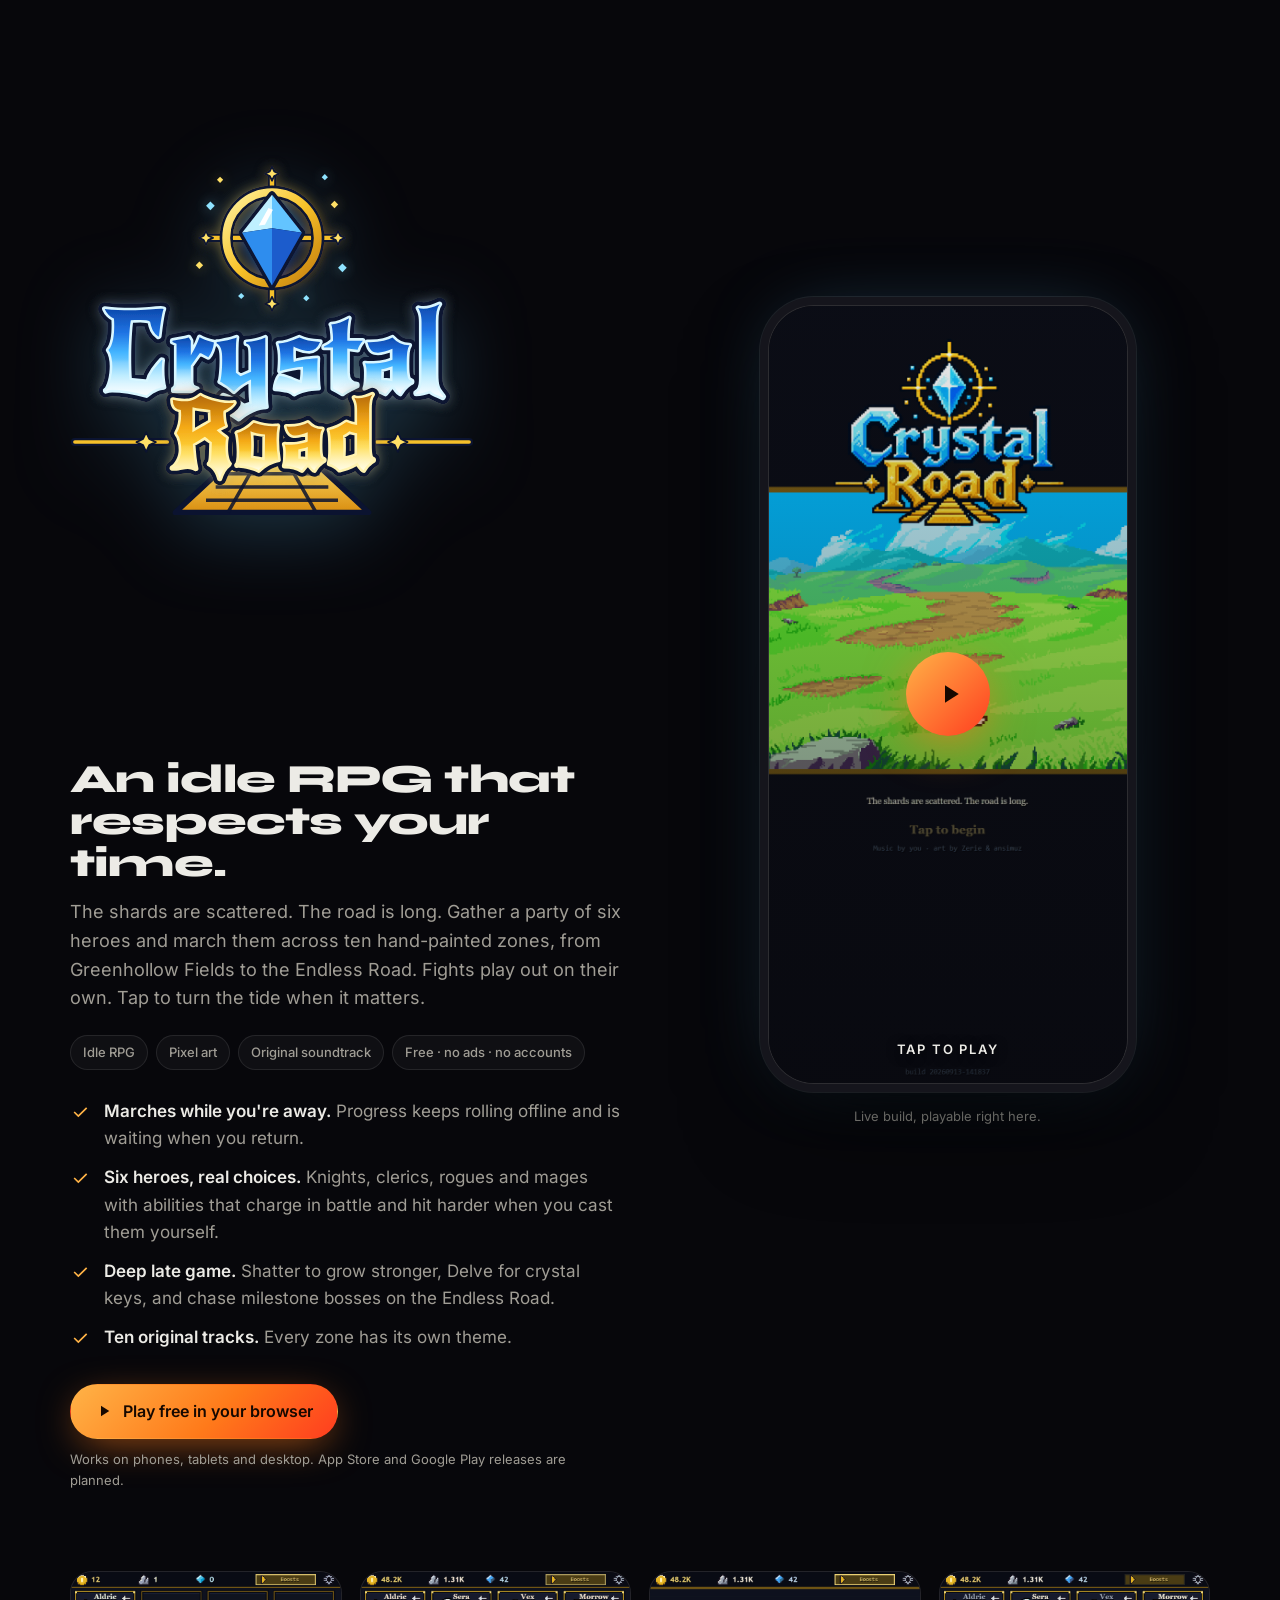
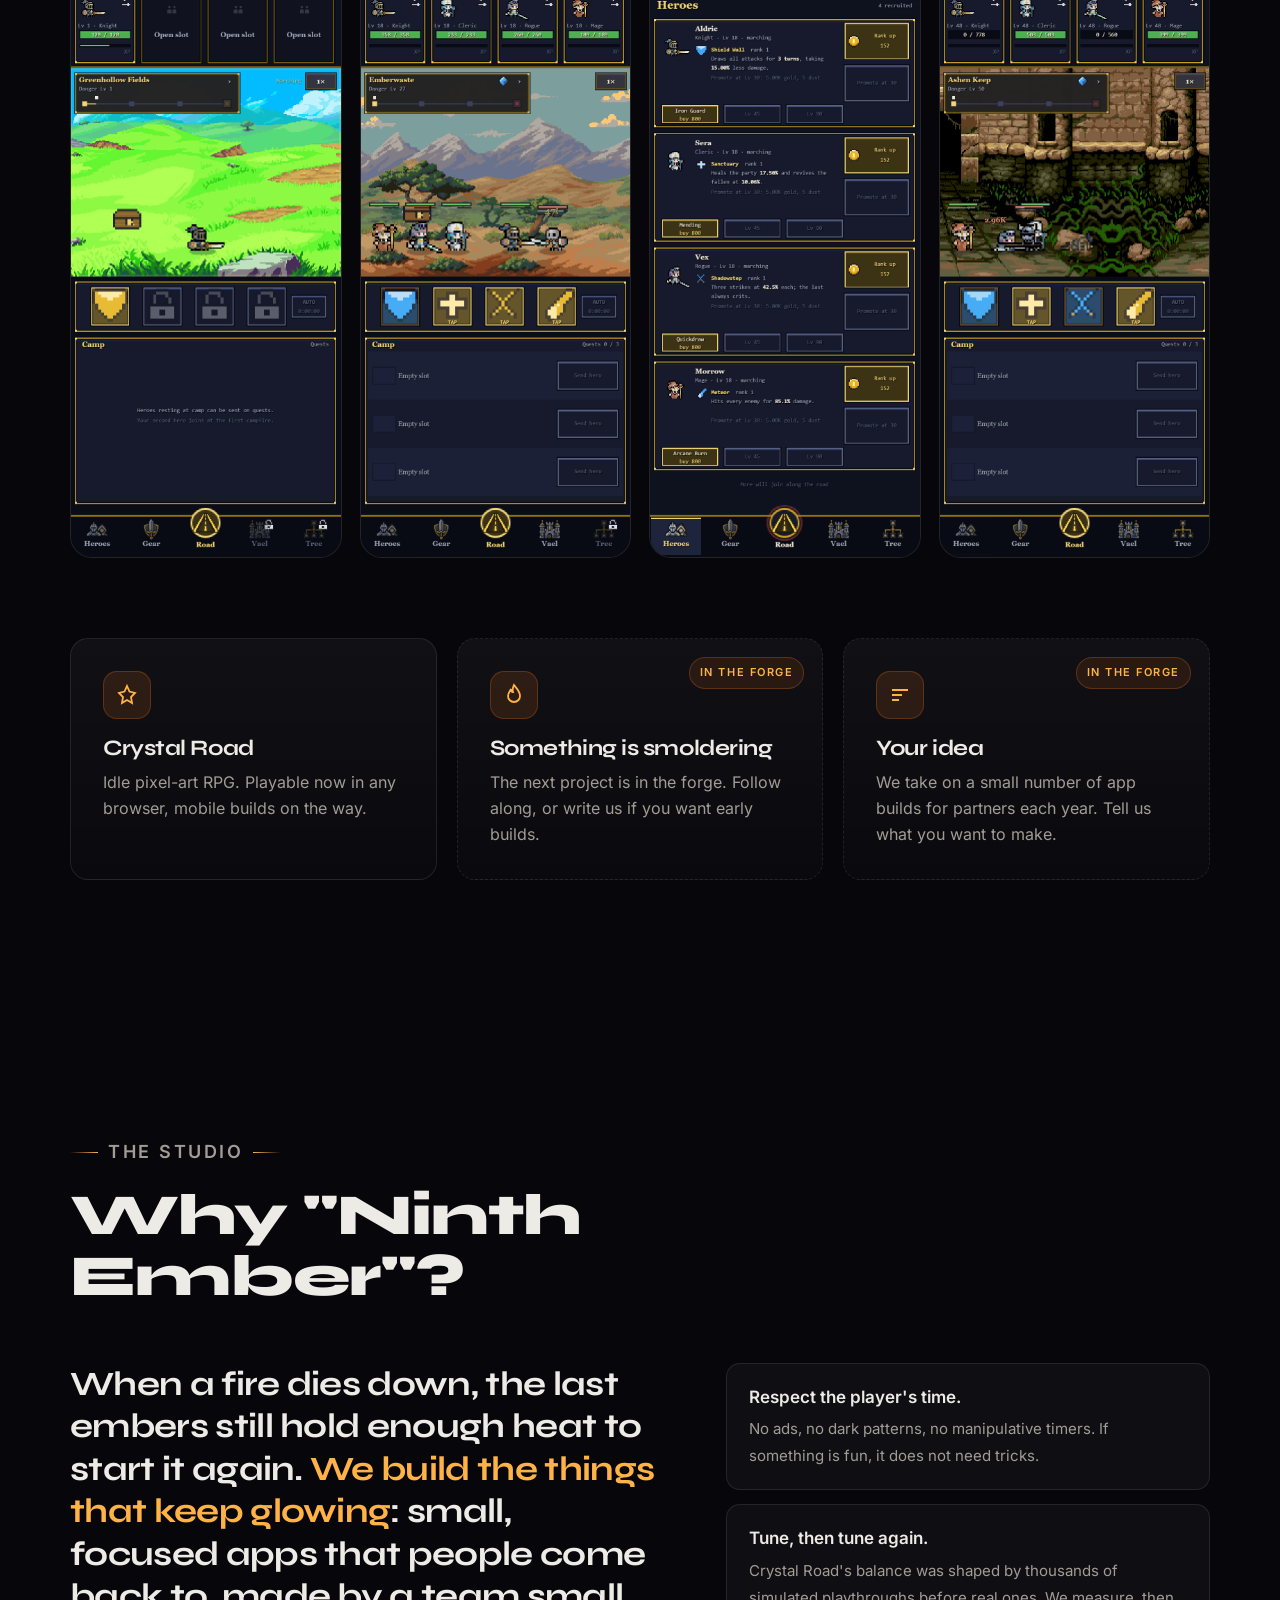
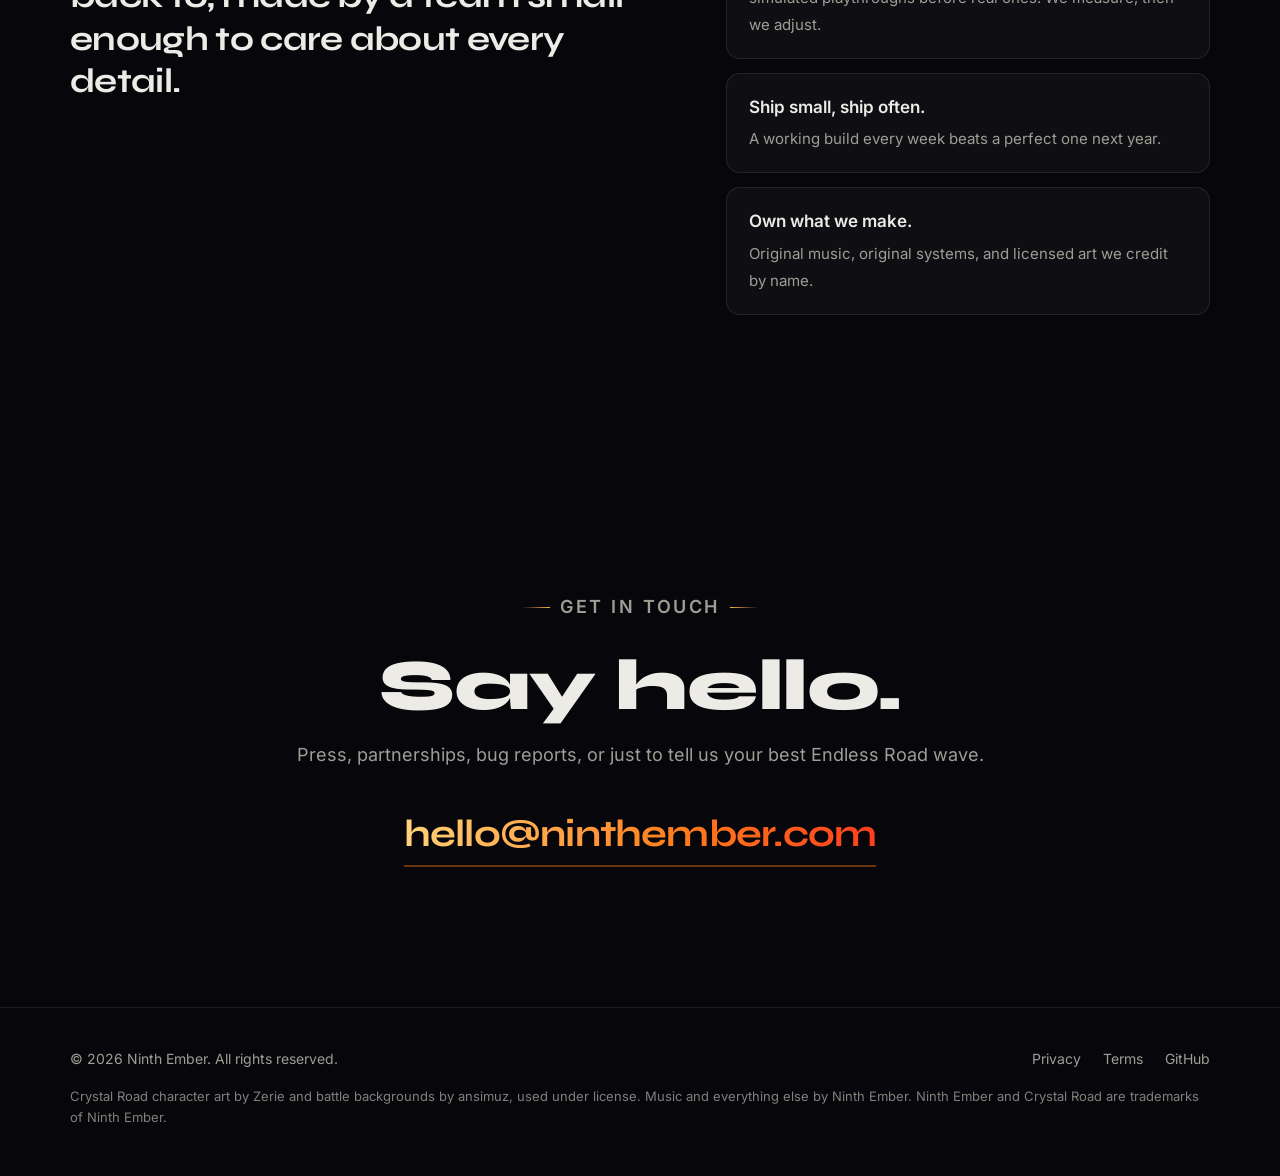
==== commit 0d4a7be0: "Vector Crystal Road logo for the site (New Rocker outlines, OFL) Co-Authored-By: Claude Fable 5.1 <n" ====
--- a/index.html
+++ b/index.html
@@ -79,7 +79,7 @@
 
       <article class="showcase" id="crystal-road">
         <div class="reveal">
-          <img class="game-logo" src="assets/img/crystal-road-logo.png" alt="Crystal Road" width="900" height="650">
+          <img class="game-logo" src="assets/img/crystal-road-logo.svg" alt="Crystal Road" width="1000" height="800">
           <h3>An idle RPG that respects your time.</h3>
           <p class="pitch">The shards are scattered. The road is long. Gather a party of six heroes and march them across ten hand-painted zones, from Greenhollow Fields to the Endless Road. Fights play out on their own. Tap to turn the tide when it matters.</p>
           <div class="tags">
--- a/assets/style.css
+++ b/assets/style.css
@@ -74,7 +74,7 @@
 /* showcase */
 .showcase{display:grid;grid-template-columns:minmax(0,1.05fr) minmax(0,1fr);gap:64px;align-items:center}
 @media (max-width:900px){.showcase{grid-template-columns:1fr;gap:48px}}
-.game-logo{width:min(420px,80%);margin-bottom:18px;filter:drop-shadow(0 12px 40px rgba(95,198,255,.25))}
+.game-logo{width:min(440px,86%);margin:0 0 18px -18px;filter:drop-shadow(0 12px 40px rgba(95,198,255,.25))}
 .showcase h3{font-size:clamp(28px,3.4vw,40px);font-weight:800;margin-bottom:14px}
 .showcase .pitch{color:var(--muted);font-size:18px;max-width:52ch}
 .tags{display:flex;flex-wrap:wrap;gap:8px;margin:22px 0 28px}
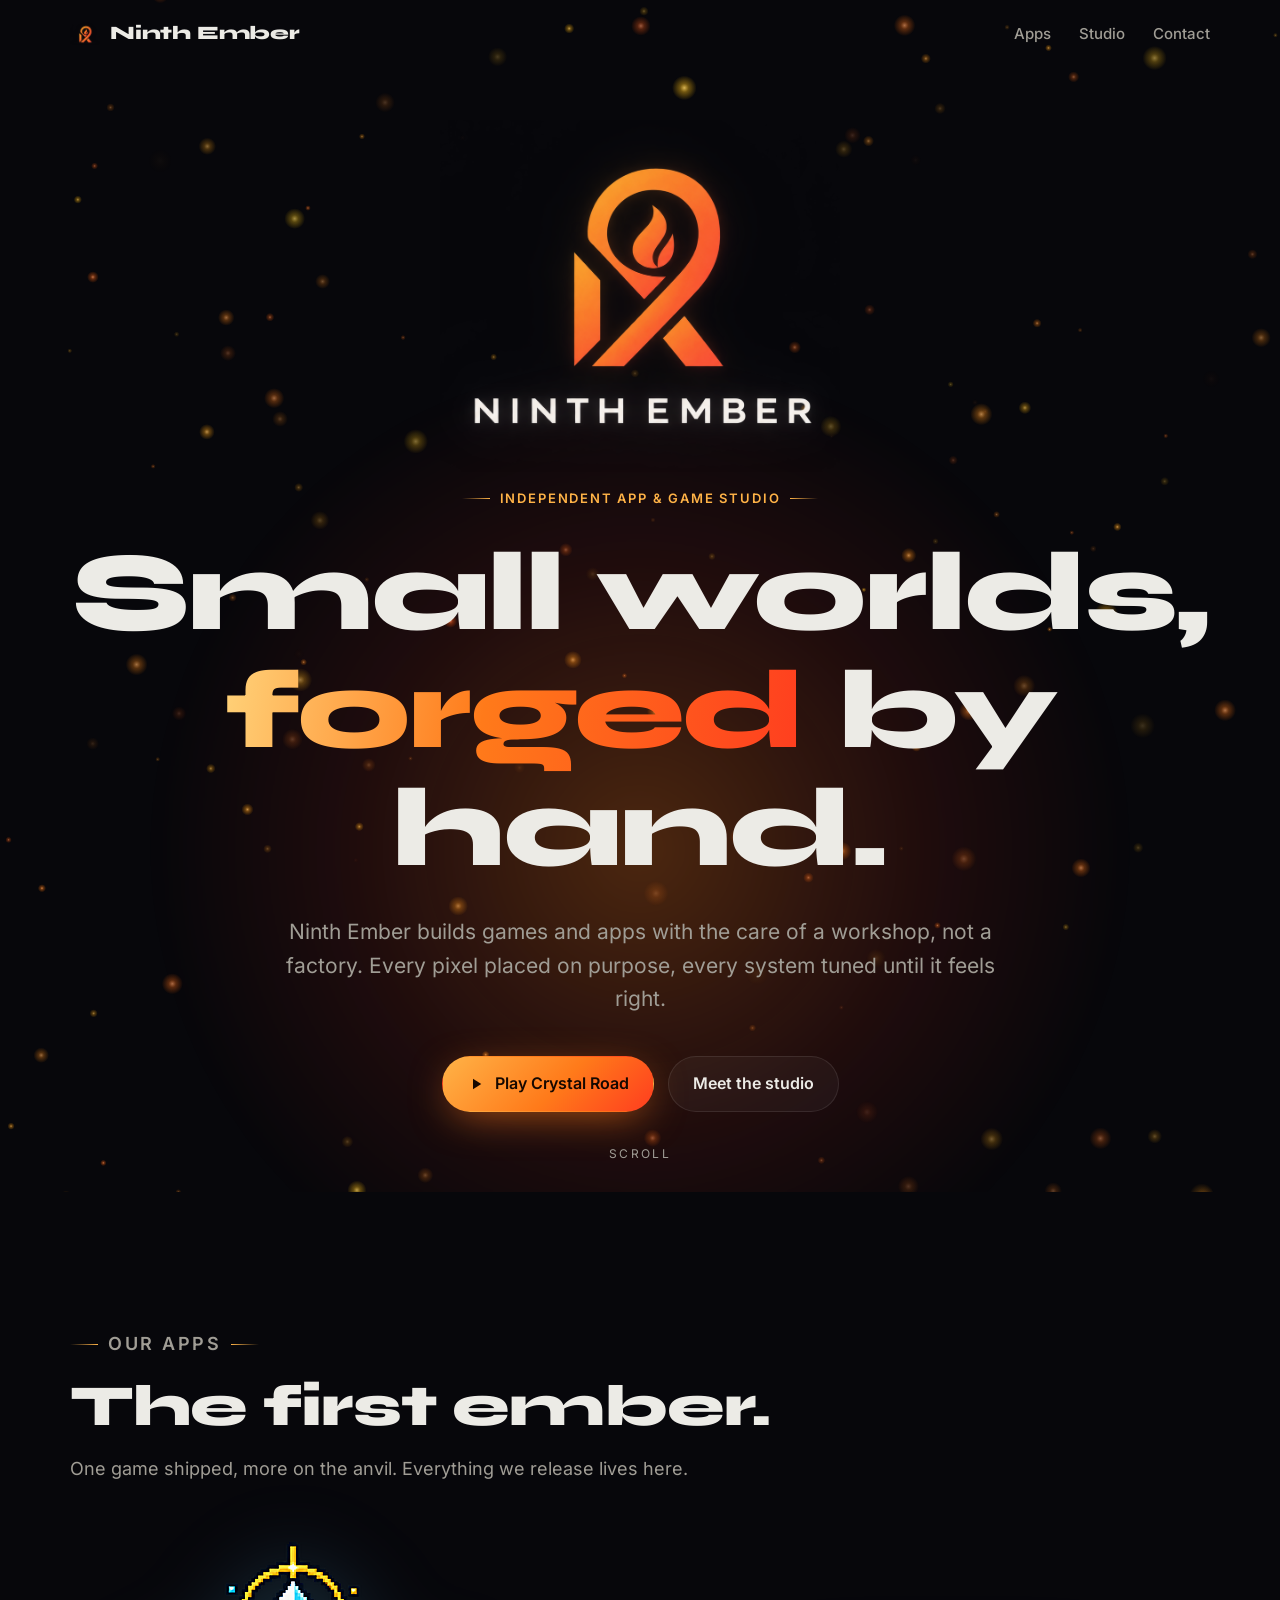
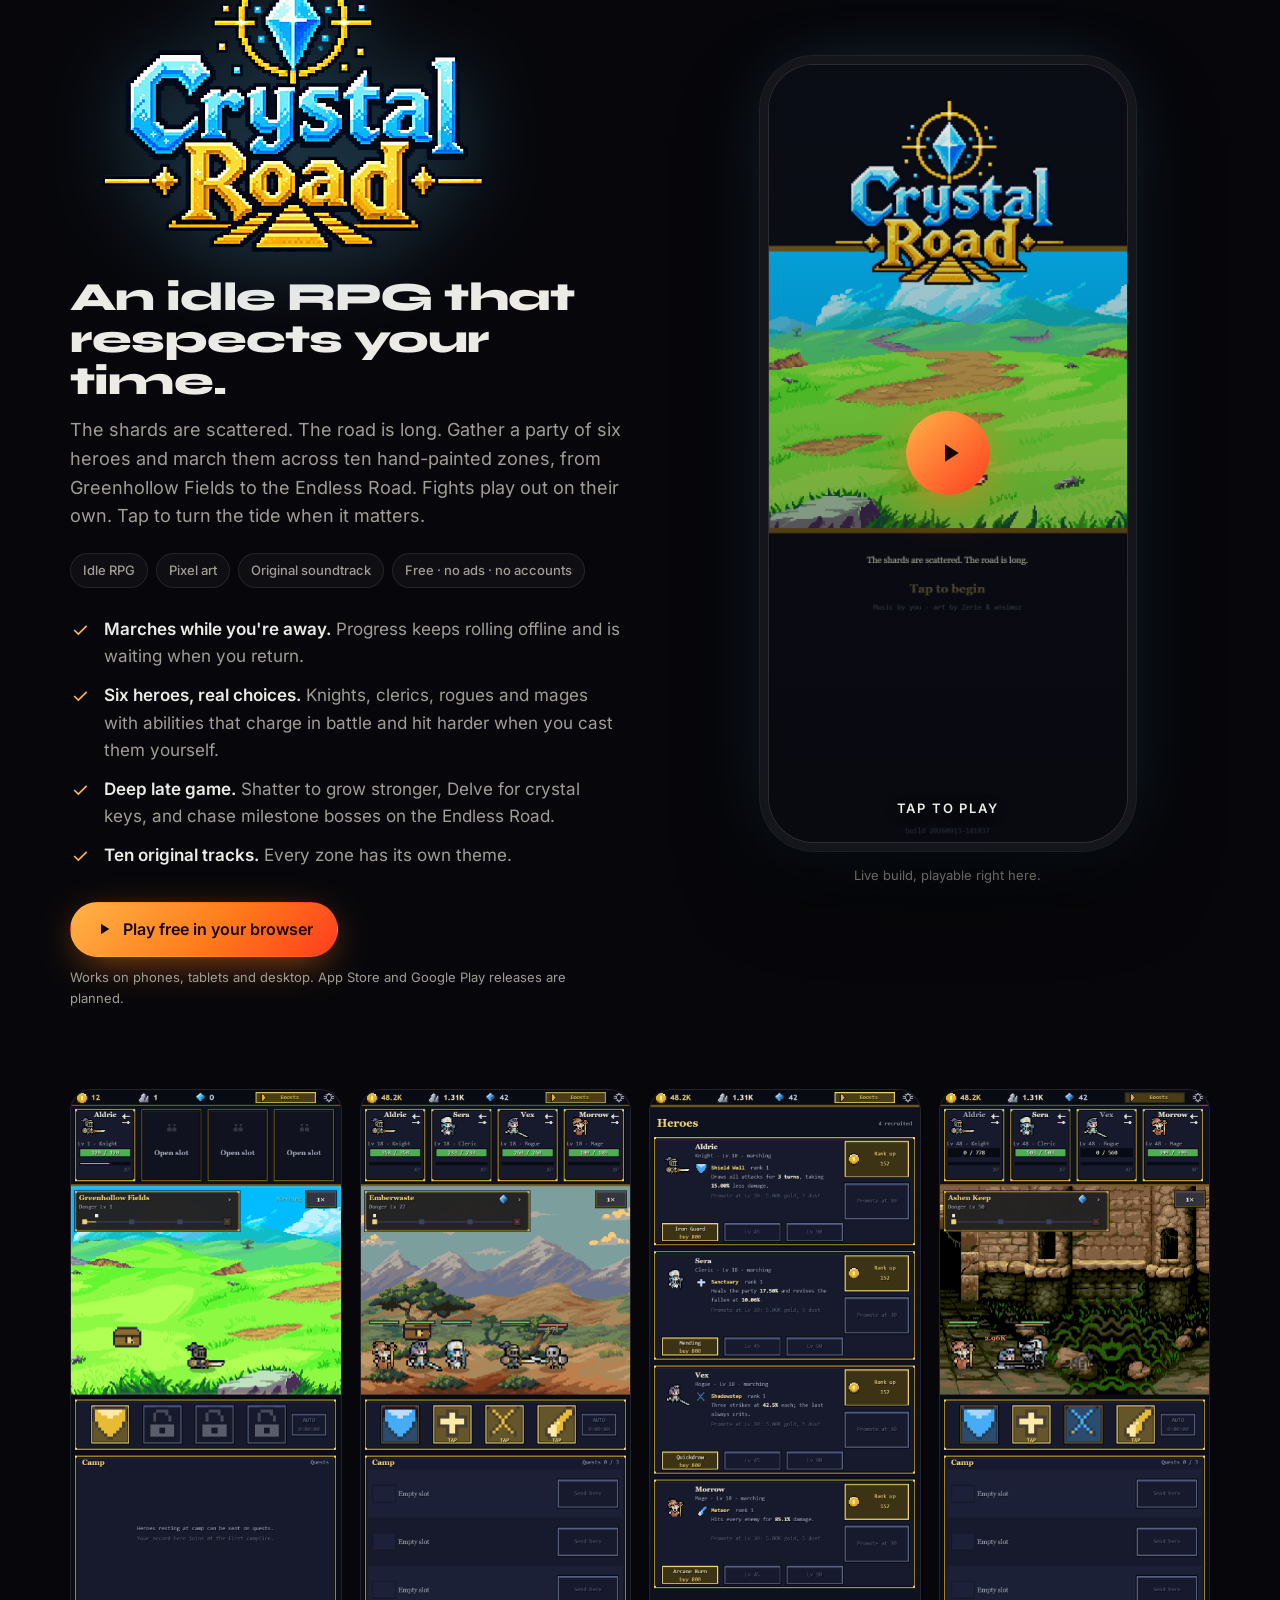
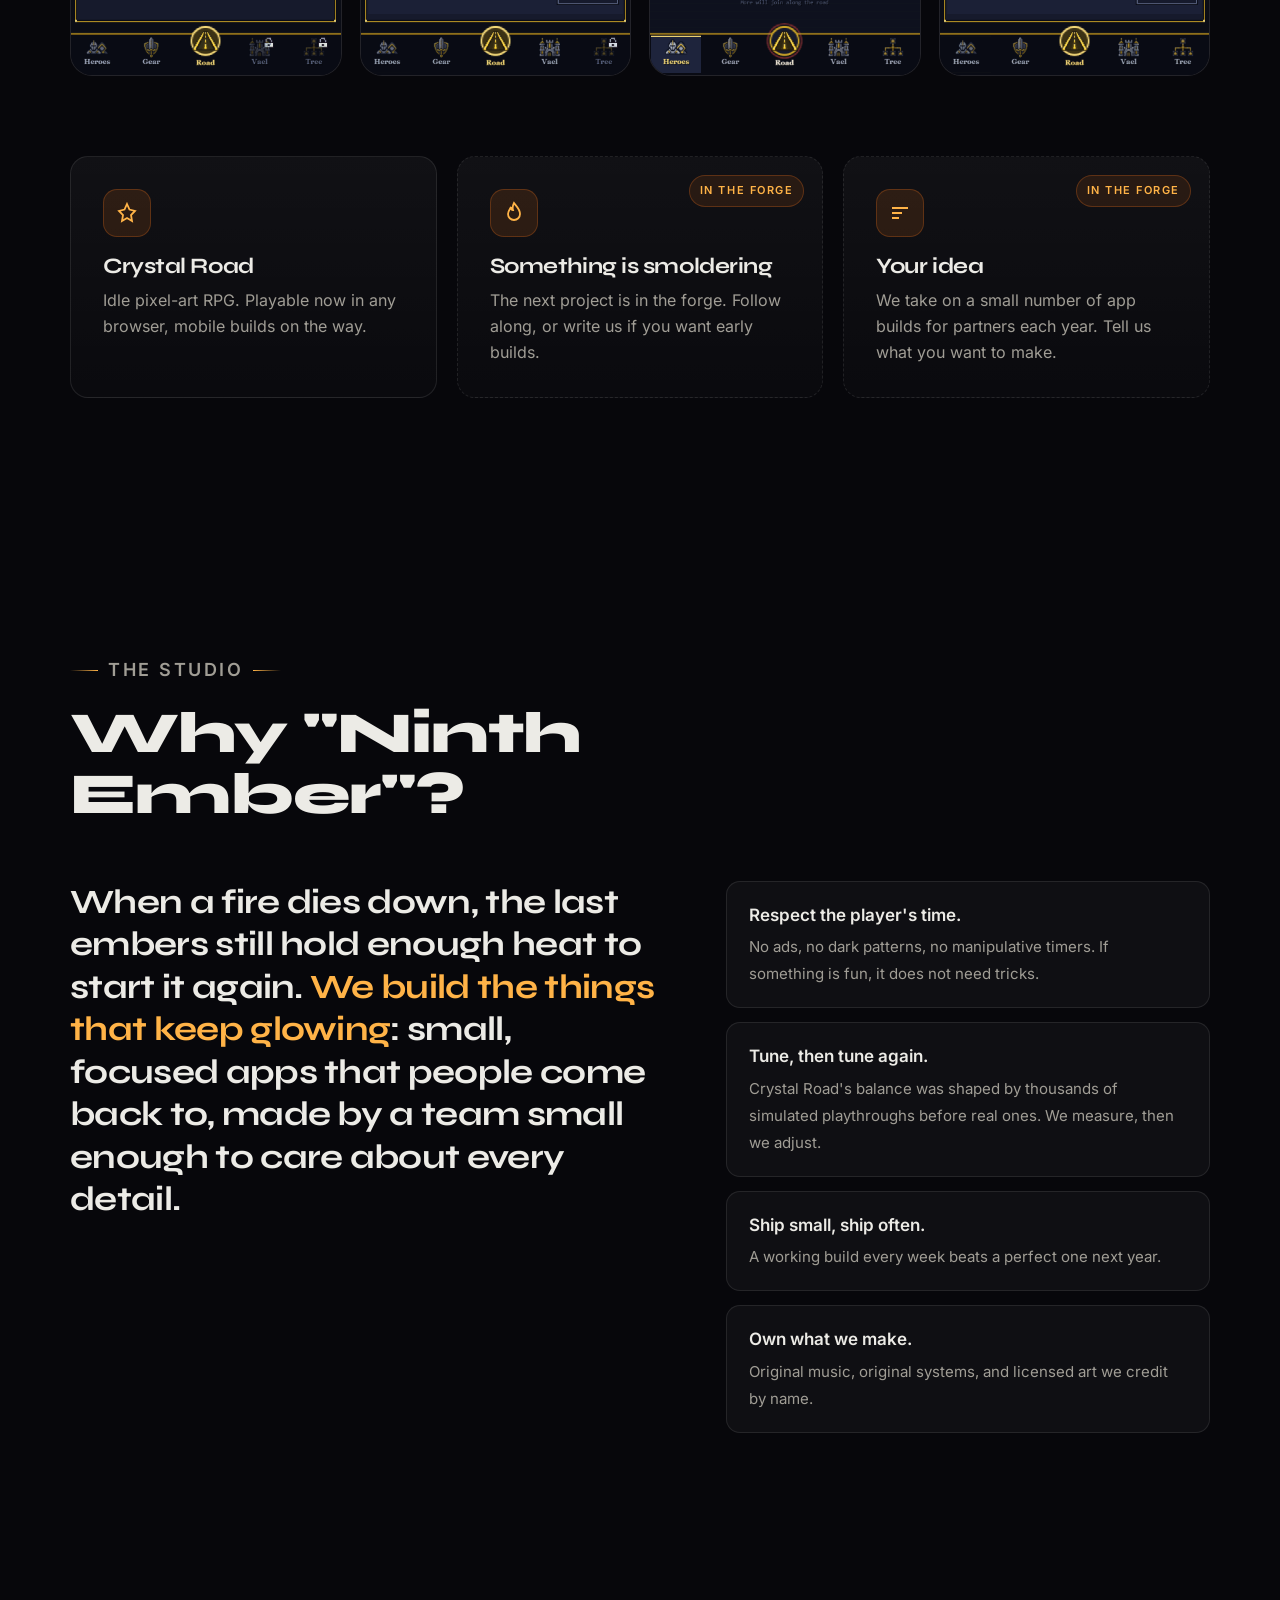
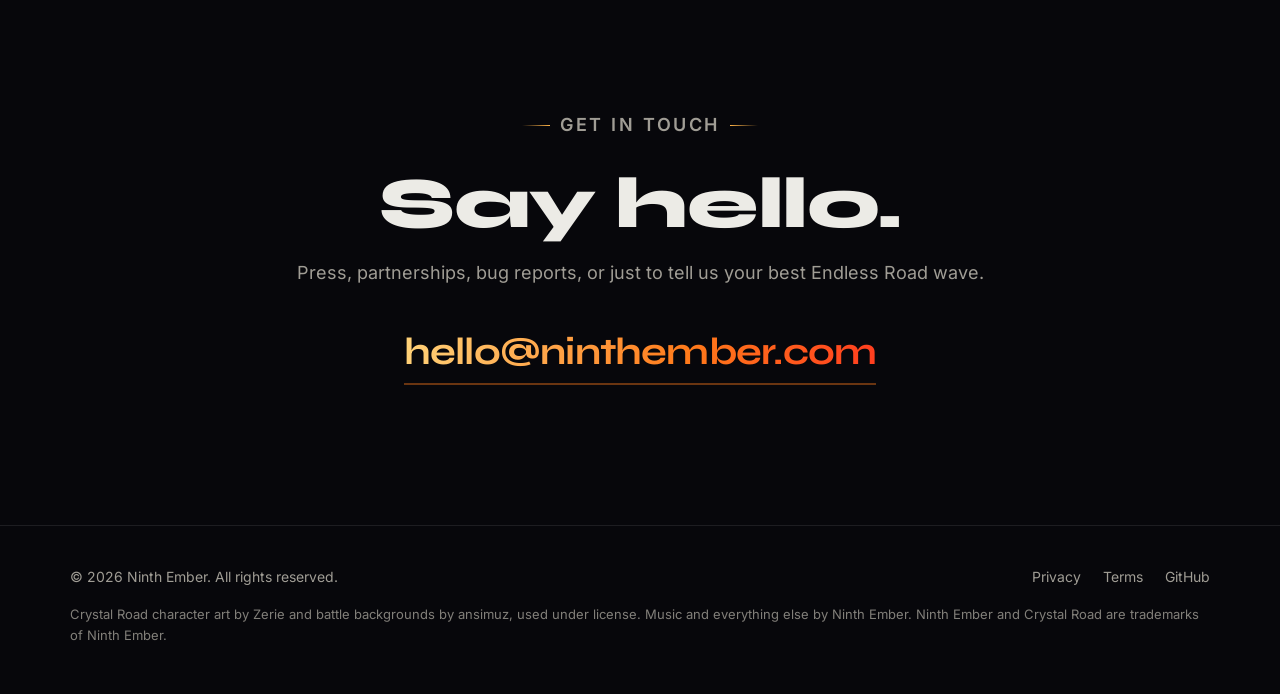
==== commit 152e9bc0: "Back to the original Crystal Road logo, pre-scaled for 1x/2x/3x screens Co-Authored-By: Claude Fable" ====
--- a/index.html
+++ b/index.html
@@ -79,7 +79,7 @@
 
       <article class="showcase" id="crystal-road">
         <div class="reveal">
-          <img class="game-logo" src="assets/img/crystal-road-logo.svg" alt="Crystal Road" width="1000" height="800">
+          <img class="game-logo" src="assets/img/crystal-road-logo-880.png" srcset="assets/img/crystal-road-logo-440.png 440w, assets/img/crystal-road-logo-880.png 880w, assets/img/crystal-road-logo-1320.png 1320w" sizes="440px" alt="Crystal Road" width="440" height="330">
           <h3>An idle RPG that respects your time.</h3>
           <p class="pitch">The shards are scattered. The road is long. Gather a party of six heroes and march them across ten hand-painted zones, from Greenhollow Fields to the Endless Road. Fights play out on their own. Tap to turn the tide when it matters.</p>
           <div class="tags">
--- a/assets/style.css
+++ b/assets/style.css
@@ -74,7 +74,7 @@
 /* showcase */
 .showcase{display:grid;grid-template-columns:minmax(0,1.05fr) minmax(0,1fr);gap:64px;align-items:center}
 @media (max-width:900px){.showcase{grid-template-columns:1fr;gap:48px}}
-.game-logo{width:min(440px,86%);margin:0 0 18px -18px;filter:drop-shadow(0 12px 40px rgba(95,198,255,.25))}
+.game-logo{width:min(440px,86%);height:auto;margin:0 0 18px;filter:drop-shadow(0 12px 40px rgba(95,198,255,.25))}
 .showcase h3{font-size:clamp(28px,3.4vw,40px);font-weight:800;margin-bottom:14px}
 .showcase .pitch{color:var(--muted);font-size:18px;max-width:52ch}
 .tags{display:flex;flex-wrap:wrap;gap:8px;margin:22px 0 28px}
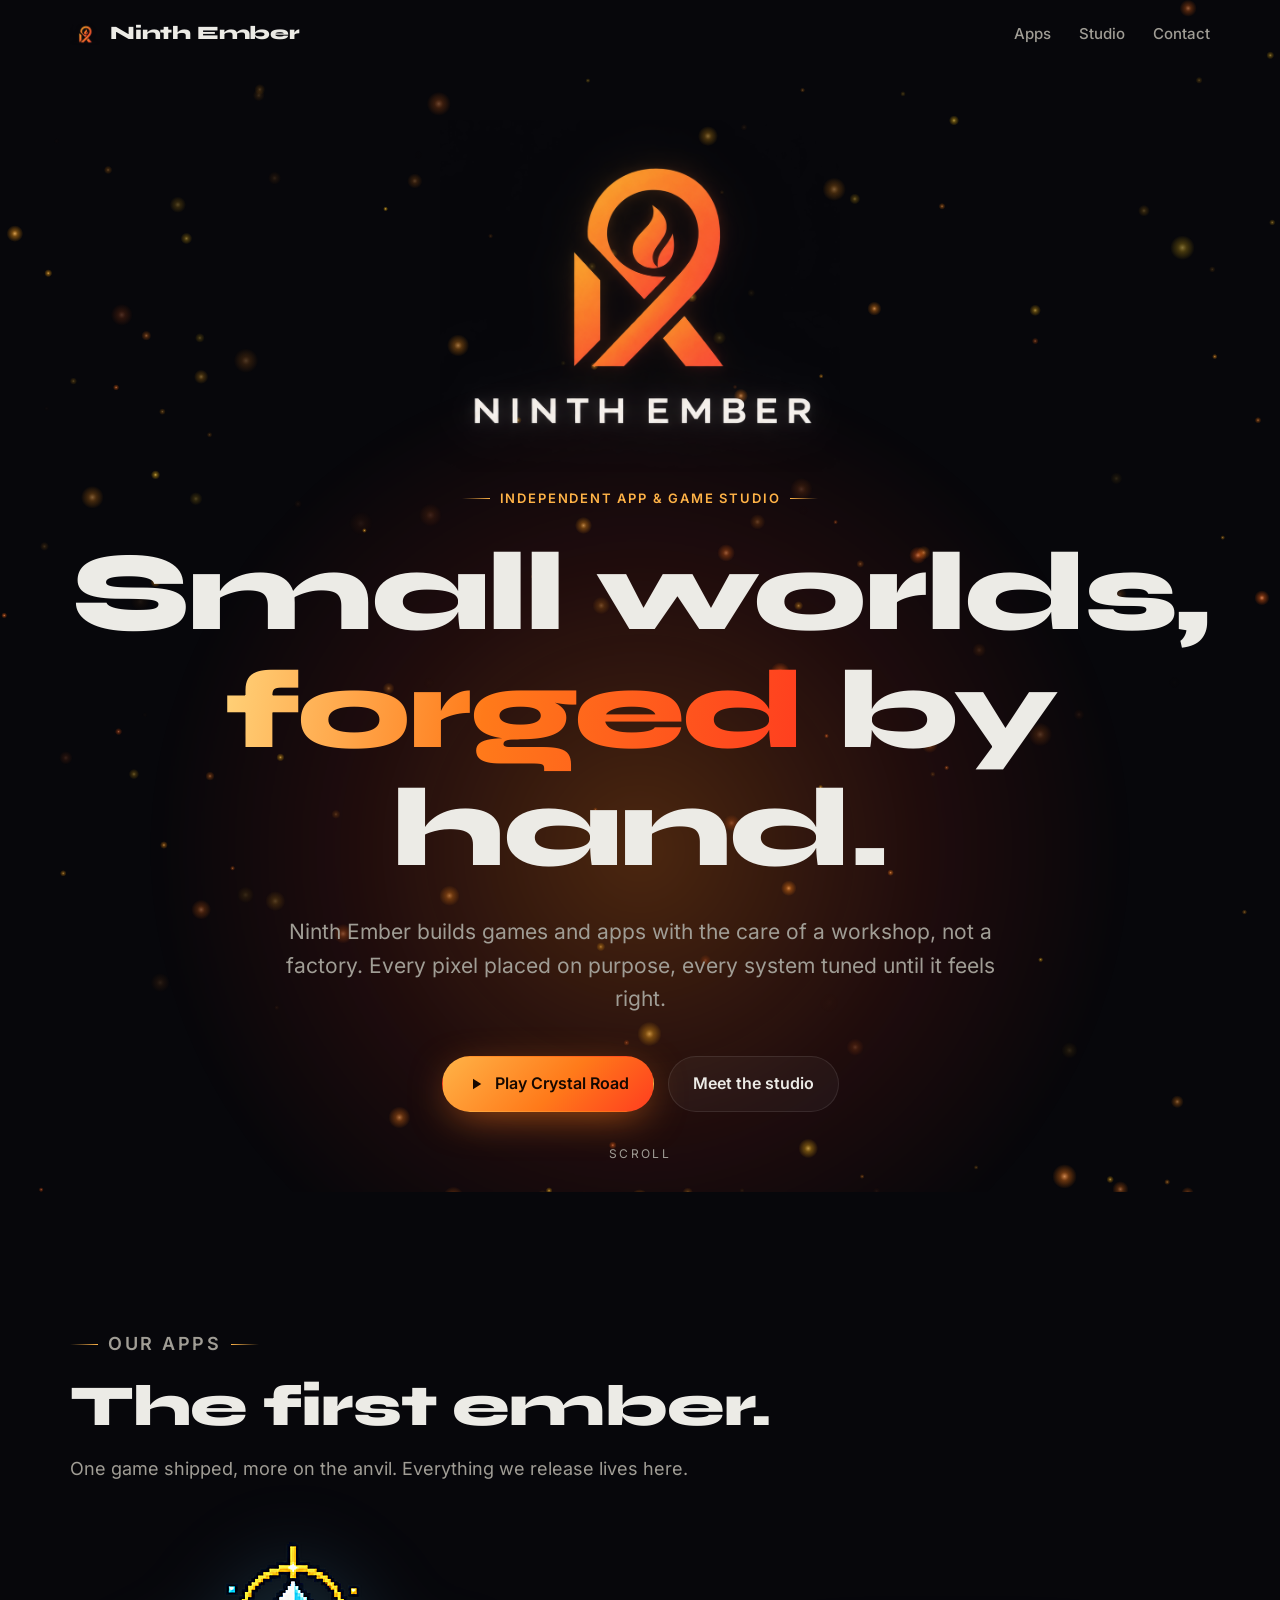
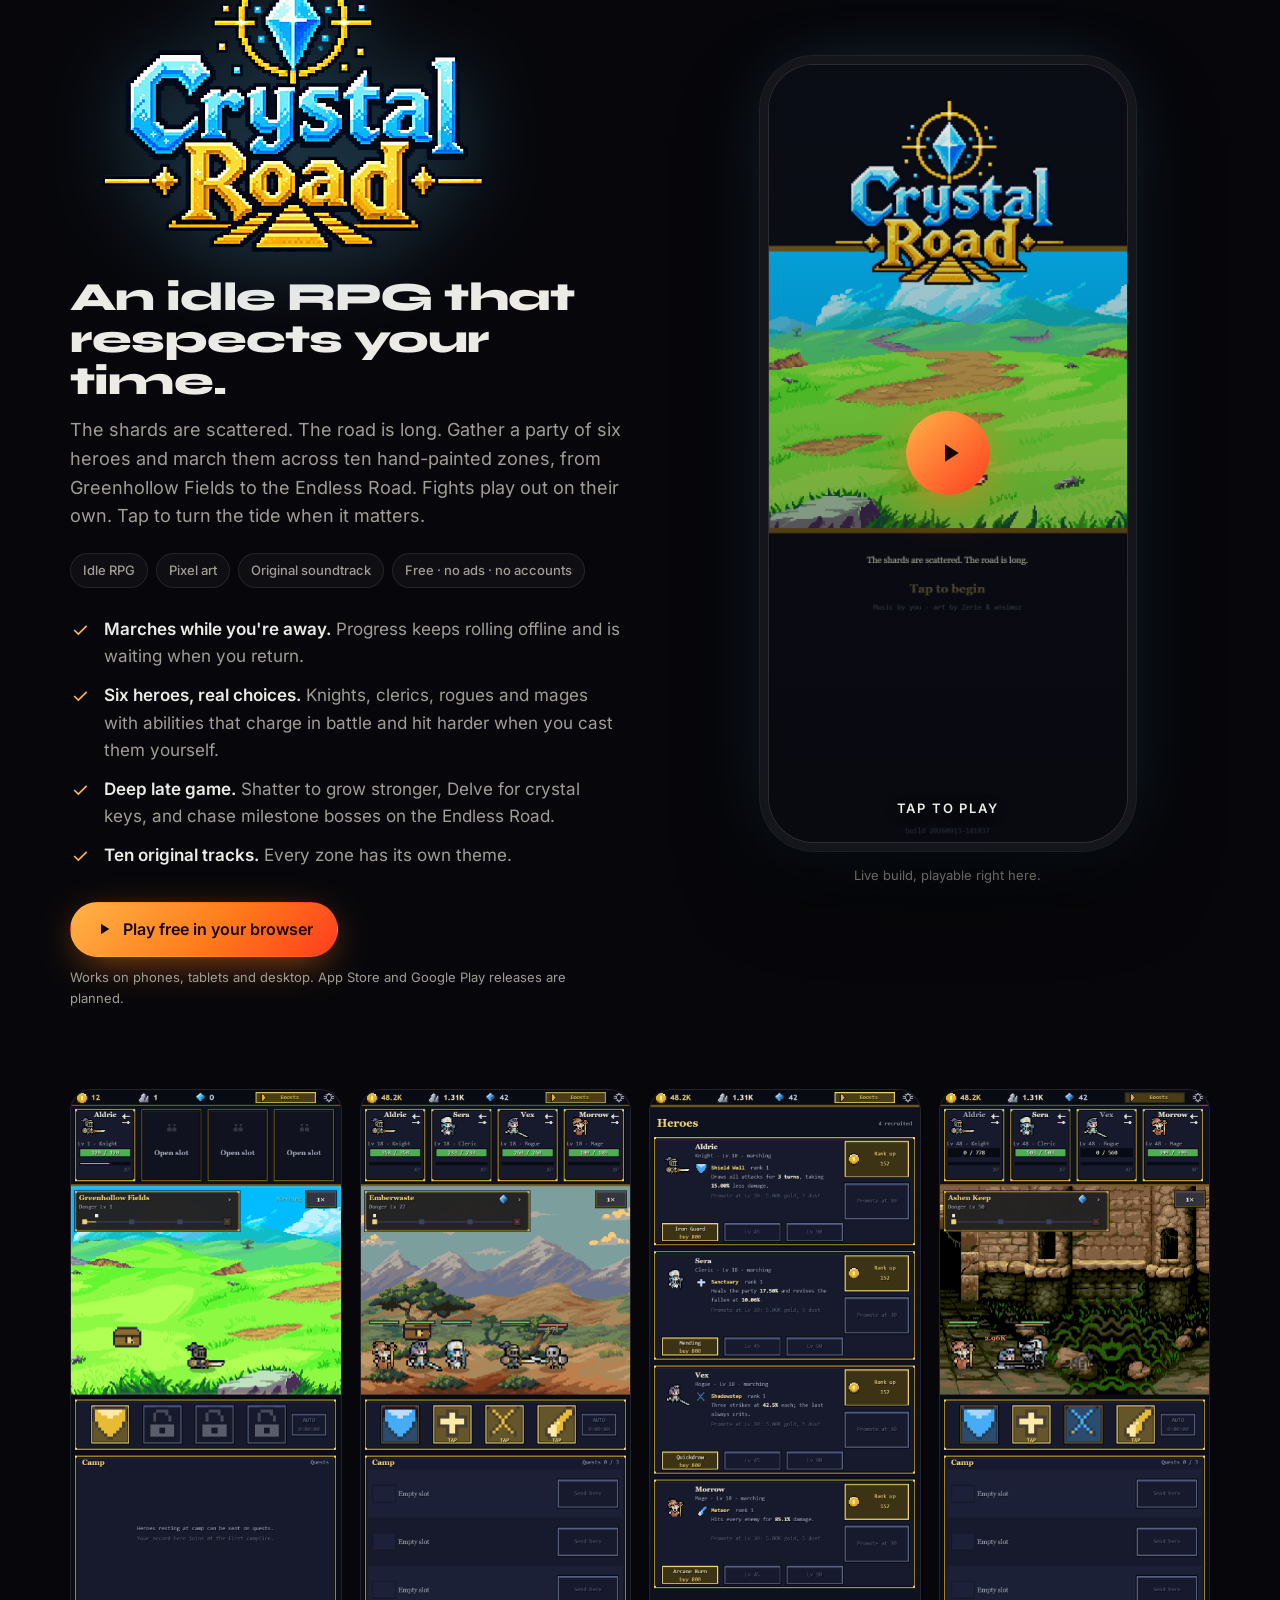
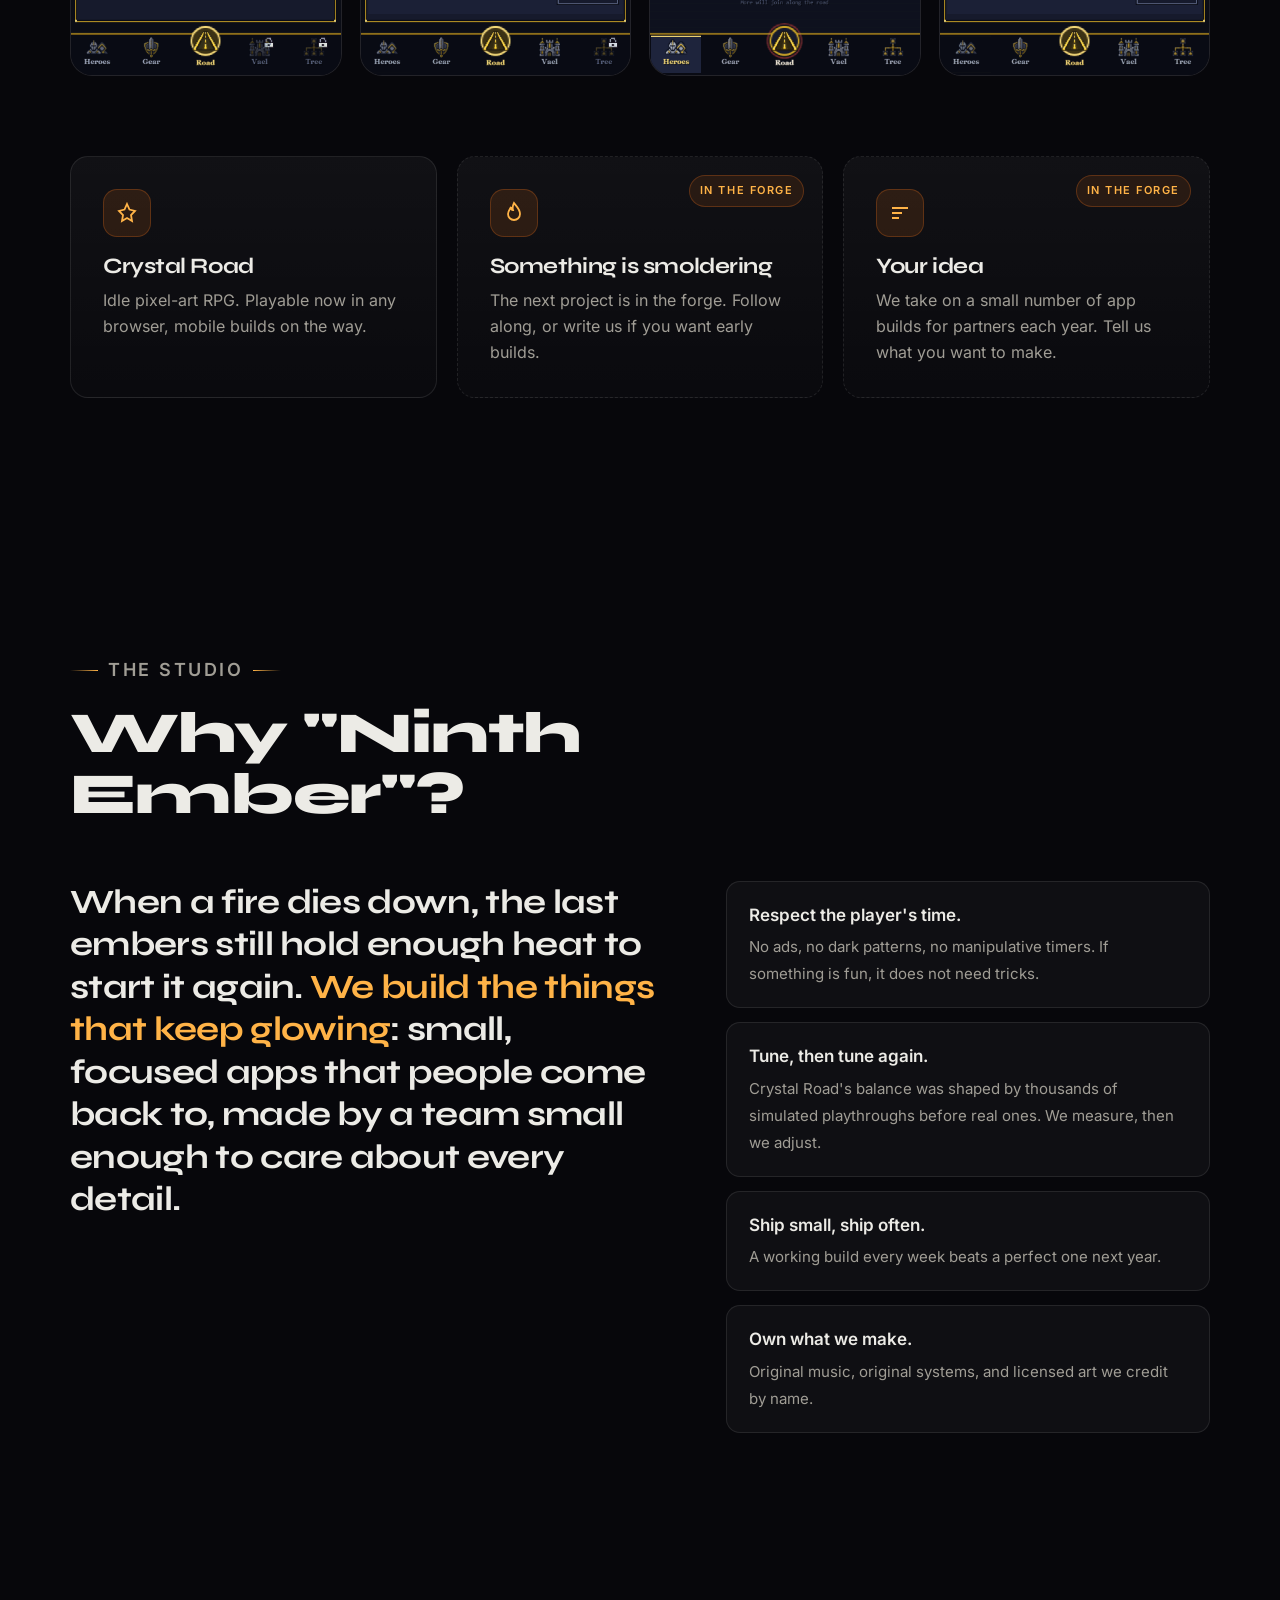
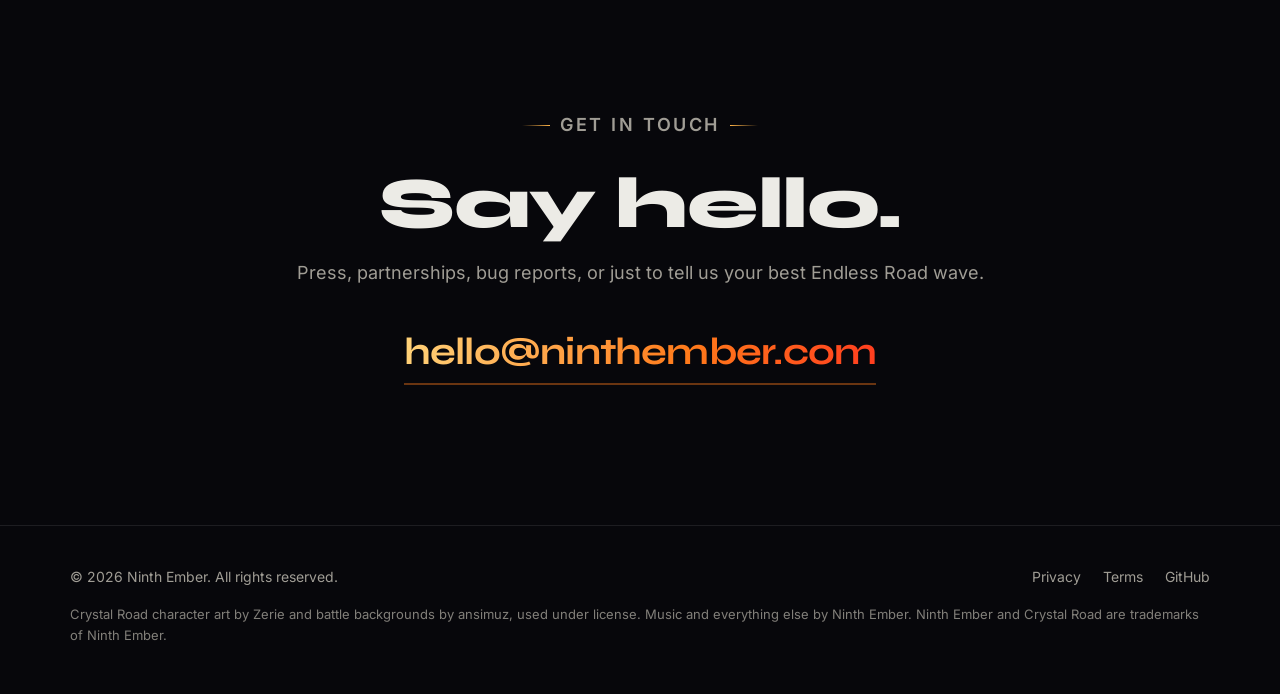
==== commit 85937ce6: "Correct logo height attribute Co-Authored-By: Claude Fable 5.1 <noreply@anthropic.com>" ====
--- a/index.html
+++ b/index.html
@@ -79,7 +79,7 @@
 
       <article class="showcase" id="crystal-road">
         <div class="reveal">
-          <img class="game-logo" src="assets/img/crystal-road-logo-880.png" srcset="assets/img/crystal-road-logo-440.png 440w, assets/img/crystal-road-logo-880.png 880w, assets/img/crystal-road-logo-1320.png 1320w" sizes="440px" alt="Crystal Road" width="440" height="330">
+          <img class="game-logo" src="assets/img/crystal-road-logo-880.png" srcset="assets/img/crystal-road-logo-440.png 440w, assets/img/crystal-road-logo-880.png 880w, assets/img/crystal-road-logo-1320.png 1320w" sizes="440px" alt="Crystal Road" width="440" height="318">
           <h3>An idle RPG that respects your time.</h3>
           <p class="pitch">The shards are scattered. The road is long. Gather a party of six heroes and march them across ten hand-painted zones, from Greenhollow Fields to the Endless Road. Fights play out on their own. Tap to turn the tide when it matters.</p>
           <div class="tags">
